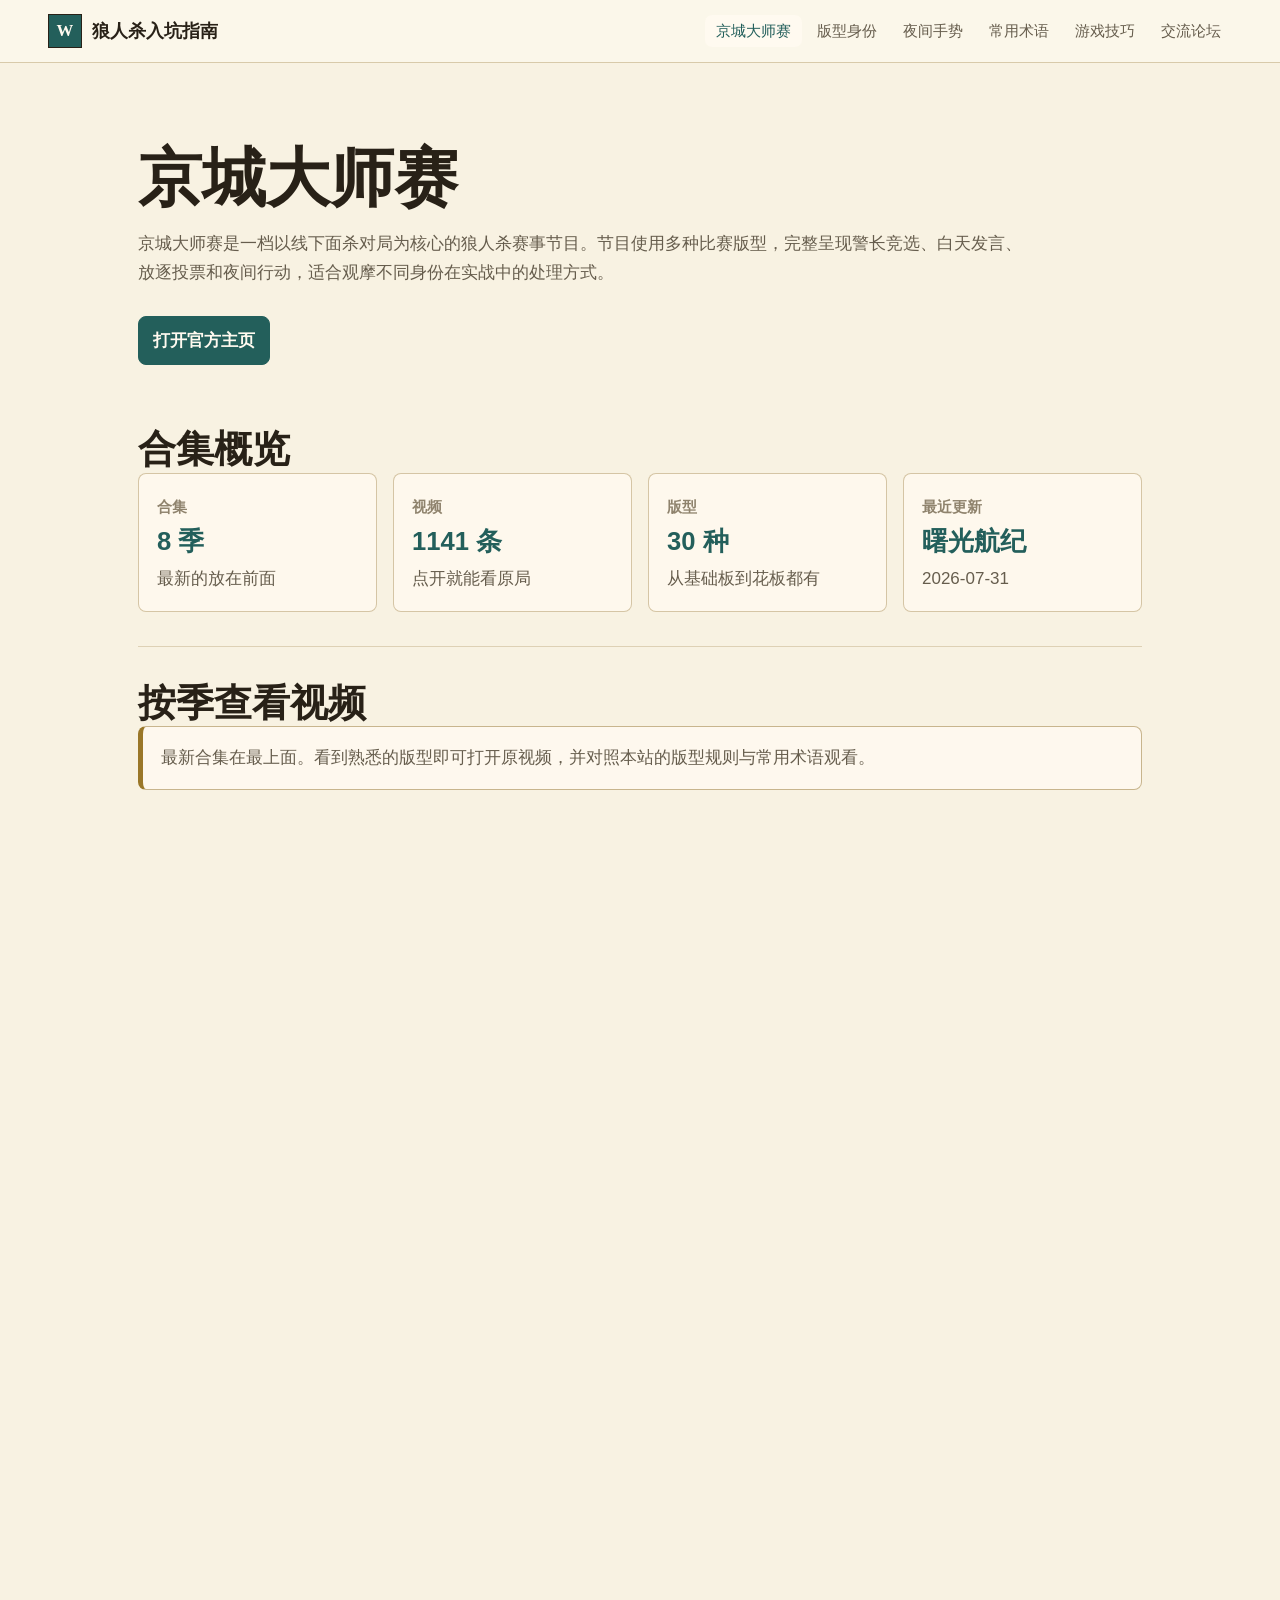
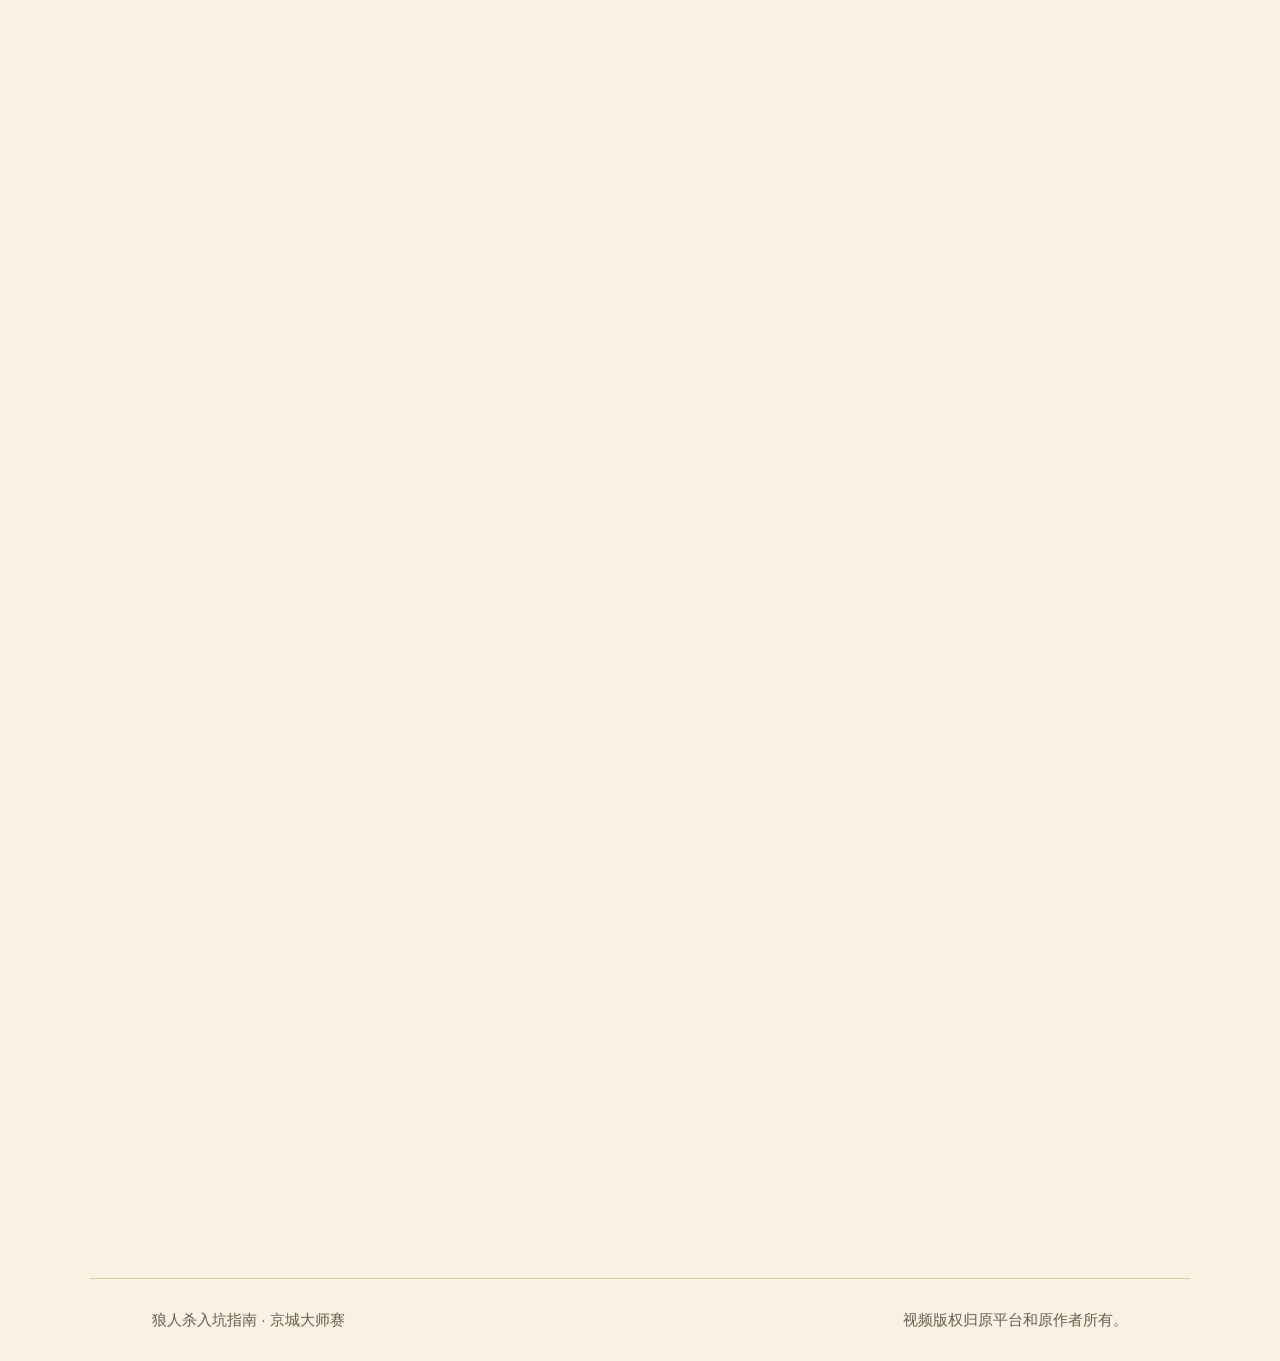
==== pages/classics.html @ 53336480 "更新京城大师赛、术语搜索与首页海报" ====
﻿<!doctype html>
<html lang="zh-CN">
  <head>
    <meta charset="utf-8" />
    <meta name="viewport" content="width=device-width, initial-scale=1" />
    <meta http-equiv="refresh" content="0; url=jcms.html" />
    <title>京城大师赛 | 狼人杀入坑指南</title>
    <link rel="stylesheet" href="../styles.css?v=20260803-guide20" />
  </head>
  <body>
    <main class="page-hero">
      <h1>京城大师赛</h1>
      <p>正在前往京城大师赛页面。</p>
      <p><a class="text-link-button primary" href="jcms.html">立即打开</a></p>
    </main>
  </body>
</html>
---- styles.css ----
﻿:root {
  color-scheme: light;
  --paper: #f8f2e2;
  --paper-soft: #fbf7ea;
  --surface: #fffaf0;
  --ink: #282117;
  --muted: #665d4d;
  --light: #8f836d;
  --line: #dfd1b3;
  --line-strong: #c8b58d;
  --teal: #235f5b;
  --wine: #78343a;
  --gold: #9a7728;
  --blue: #355674;
  --shadow: 0 18px 40px rgba(67, 52, 22, 0.1);
  --radius: 8px;
  --max: 1100px;
}

* {
  box-sizing: border-box;
}

html {
  scroll-behavior: smooth;
}

body {
  position: relative;
  margin: 0;
  background: var(--paper);
  color: var(--ink);
  font-family: "Microsoft YaHei", "PingFang SC", "Noto Sans CJK SC", Arial, sans-serif;
  font-size: 17px;
  line-height: 1.72;
  overflow-x: hidden;
}

body::before,
body::after {
  display: none;
  content: none;
}

.site-header,
main,
.site-footer {
  position: relative;
  z-index: 1;
}

a {
  color: inherit;
}

img {
  display: block;
  max-width: 100%;
}

button,
a {
  -webkit-tap-highlight-color: transparent;
}

.skip-link {
  position: fixed;
  left: 16px;
  top: 12px;
  z-index: 200;
  padding: 8px 12px;
  background: var(--ink);
  color: #fff;
  transform: translateY(-160%);
  transition: transform 160ms ease;
}

.skip-link:focus {
  transform: translateY(0);
}

.visually-hidden {
  position: absolute;
  width: 1px;
  height: 1px;
  padding: 0;
  margin: -1px;
  overflow: hidden;
  clip: rect(0, 0, 0, 0);
  white-space: nowrap;
  border: 0;
}

.site-header {
  position: sticky;
  top: 0;
  z-index: 100;
  display: flex;
  align-items: center;
  justify-content: space-between;
  gap: 20px;
  padding: 14px clamp(18px, 4vw, 48px);
  border-bottom: 1px solid rgba(200, 181, 141, 0.68);
  background: rgba(251, 247, 234, 0.94);
  backdrop-filter: blur(16px);
}

.brand {
  display: inline-flex;
  align-items: center;
  gap: 10px;
  min-width: max-content;
  color: var(--ink);
  font-family: "Noto Serif SC", "Songti SC", "SimSun", serif;
  font-size: 1.12rem;
  font-weight: 800;
  text-decoration: none;
}

.brand-mark {
  display: grid;
  width: 34px;
  height: 34px;
  place-items: center;
  border: 1px solid var(--ink);
  background: var(--teal);
  color: #fffaf0;
  font-family: Georgia, serif;
  font-size: 1.05rem;
  line-height: 1;
}

.site-nav {
  display: flex;
  align-items: center;
  justify-content: flex-end;
  gap: 4px;
  flex-wrap: wrap;
}

.site-nav a {
  padding: 7px 11px;
  border-radius: 7px;
  color: var(--muted);
  font-size: 0.96rem;
  line-height: 1.2;
  text-decoration: none;
}

.site-nav a:hover,
.site-nav a:focus-visible,
.site-nav a.is-active {
  background: var(--surface);
  color: var(--teal);
  outline: none;
}

.nav-toggle {
  display: none;
  width: 42px;
  height: 42px;
  border: 1px solid var(--line-strong);
  border-radius: 7px;
  background: var(--surface);
  cursor: pointer;
}

.nav-toggle span[aria-hidden="true"],
.nav-toggle::before,
.nav-toggle::after {
  display: block;
  width: 18px;
  height: 2px;
  margin: 4px auto;
  background: var(--ink);
  content: "";
}

h1,
h2,
h3 {
  margin: 0;
  font-family: "Noto Serif SC", "Songti SC", "SimSun", serif;
  line-height: 1.18;
  letter-spacing: 0;
}

h1 {
  font-size: clamp(2.6rem, 6vw, 5.6rem);
}

.hero h1 {
  white-space: nowrap;
  max-width: 100%;
  font-size: clamp(2.75rem, 4.2vw, 4.45rem);
}

h2 {
  font-size: clamp(1.65rem, 3vw, 2.7rem);
}

h3 {
  font-size: 1.22rem;
}

p {
  margin: 0;
}

.eyebrow,
.kicker {
  display: block;
  margin-bottom: 10px;
  color: var(--teal);
  font-size: 0.83rem;
  font-weight: 800;
}

.hero {
  display: grid;
  grid-template-columns: minmax(0, 1fr) minmax(360px, 0.9fr);
  gap: clamp(48px, 5vw, 72px);
  align-items: center;
  max-width: var(--max);
  margin: 0 auto;
  padding: clamp(52px, 8vw, 92px) clamp(18px, 4vw, 48px) clamp(42px, 6vw, 70px);
  text-align: left;
}

.hero-copy {
  max-width: 620px;
  min-width: 0;
}

.lead {
  margin-top: 18px;
  color: var(--muted);
  font-size: clamp(1.08rem, 1.8vw, 1.24rem);
}

.home-definition {
  font-size: 1.02rem;
  line-height: 1.9;
}

.home-definition strong {
  color: var(--ink);
  font-size: 1.12em;
}

.home-definition a,
.reference-line a {
  color: var(--teal);
  font-weight: 750;
  text-underline-offset: 3px;
}

.hero-actions,
.button-row {
  display: flex;
  flex-wrap: wrap;
  gap: 10px;
  margin-top: 28px;
}

.button,
.text-link-button,
.copy-button {
  display: inline-flex;
  align-items: center;
  justify-content: center;
  min-height: 42px;
  padding: 9px 14px;
  border: 1px solid var(--line-strong);
  border-radius: var(--radius);
  background: rgba(255, 250, 240, 0.76);
  color: var(--ink);
  font: inherit;
  font-weight: 750;
  text-decoration: none;
  cursor: pointer;
}

.button.primary,
.text-link-button.primary {
  border-color: var(--teal);
  background: var(--teal);
  color: #fffaf0;
}

.button:hover,
.text-link-button:hover,
.copy-button:hover,
.button:focus-visible,
.text-link-button:focus-visible,
.copy-button:focus-visible {
  border-color: var(--teal);
  color: var(--teal);
  outline: none;
}

.button.primary:hover,
.button.primary:focus-visible,
.text-link-button.primary:hover,
.text-link-button.primary:focus-visible {
  color: #fffaf0;
  transform: translateY(-1px);
  box-shadow: var(--shadow);
}

.hero-media {
  border: 1px solid var(--line-strong);
  border-radius: var(--radius);
  background: var(--surface);
  box-shadow: var(--shadow);
  width: 100%;
  margin: 0;
  padding: 12px;
}

.hero-media img {
  width: 100%;
  height: auto;
  object-fit: contain;
}

.home-cinematic {
  position: relative;
  width: 100%;
  height: clamp(560px, calc(100svh - 64px), 980px);
  overflow: hidden;
  background: #111719;
  box-shadow: inset 0 -1px 0 rgba(200, 181, 141, 0.62);
}

.home-poster-stage {
  position: absolute;
  inset: -10px;
  overflow: hidden;
  transform: translate3d(var(--poster-x, 0), var(--poster-y, 0), 0) scale(1.015);
  transition: transform 420ms ease-out;
}

.home-poster-image {
  width: 100%;
  height: 100%;
  max-width: none;
  object-fit: cover;
  object-position: center;
  animation: poster-alive 12s ease-in-out infinite alternate;
  filter: saturate(1.02) contrast(1.02);
}

.home-guide-intro {
  grid-template-columns: minmax(0, 1fr);
  gap: 0;
}

.home-guide-intro .hero-copy {
  max-width: 900px;
}

@keyframes poster-alive {
  0% {
    transform: scale(1);
    filter: saturate(1) contrast(1.02) brightness(0.98);
  }

  55% {
    transform: scale(1.012) translateY(-2px);
    filter: saturate(1.04) contrast(1.025) brightness(1.02);
  }

  100% {
    transform: scale(1.02) translateY(-4px);
    filter: saturate(1.02) contrast(1.03) brightness(1);
  }
}

.section,
.page-shell {
  width: min(100%, var(--max));
  margin-inline: auto;
  padding-inline: clamp(18px, 4vw, 48px);
}

.section {
  padding-block: clamp(48px, 7vw, 84px);
}

.section + .section {
  border-top: 1px solid rgba(200, 181, 141, 0.55);
}

.section-head {
  max-width: 840px;
  margin-bottom: 24px;
}

.section-head p,
.page-hero p,
.setup-panel-body > p {
  margin-top: 12px;
  color: var(--muted);
}

.reading-column {
  max-width: 920px;
}

.reading-column p {
  margin-top: 16px;
  color: var(--muted);
}

.reference-line {
  padding-top: 4px;
  font-size: 0.95rem;
}

.home-showcase {
  display: grid;
  width: min(100%, calc(var(--max) + 180px));
  grid-template-columns: repeat(2, minmax(0, 1fr));
  gap: clamp(18px, 3vw, 28px);
  padding-top: 0;
}

.home-showcase .media-card:first-child {
  grid-column: 1 / -1;
}

.home-showcase .media-card {
  padding: 12px;
}

.home-showcase .media-card img {
  width: 100%;
  aspect-ratio: 16 / 9;
  object-fit: contain;
  background: #fff6df;
}

.page-hero {
  width: min(100%, var(--max));
  margin-inline: auto;
  padding: clamp(48px, 7vw, 78px) clamp(18px, 4vw, 48px) 28px;
  text-align: left;
}

.page-hero h1 {
  font-size: clamp(2.15rem, 5vw, 4.2rem);
  max-width: 980px;
}

.page-hero p {
  max-width: 900px;
  font-size: 1.08rem;
}

.page-shell {
  padding-bottom: clamp(58px, 8vw, 96px);
}

.page-roles .page-shell {
  width: min(100%, 1280px);
}

.page-section {
  padding-block: 34px;
}

.page-section + .page-section {
  border-top: 1px solid rgba(200, 181, 141, 0.52);
}

.grid,
.two-column,
.three-column,
.four-column,
.stat-grid,
.portal-grid,
.role-mini-grid,
.gesture-grid {
  display: grid;
  gap: 16px;
}

.two-column {
  grid-template-columns: repeat(2, minmax(0, 1fr));
}

.three-column {
  grid-template-columns: repeat(3, minmax(0, 1fr));
}

.four-column,
.portal-grid,
.stat-grid {
  grid-template-columns: repeat(4, minmax(0, 1fr));
}

.portal-grid {
  grid-template-columns: repeat(3, minmax(0, 1fr));
}

.card,
.portal-card,
.info-card,
.tip-card,
.template-card,
.forum-card,
.stat-card,
.signal-card,
.role-mini-card {
  border: 1px solid rgba(200, 181, 141, 0.76);
  border-radius: var(--radius);
  background: rgba(255, 250, 240, 0.78);
}

.card,
.portal-card,
.info-card,
.tip-card,
.forum-card,
.stat-card,
.signal-card,
.role-mini-card {
  padding: 18px;
}

.portal-card {
  display: flex;
  gap: 14px;
  min-height: 150px;
  color: inherit;
  text-decoration: none;
}

.portal-card > span {
  display: grid;
  width: 38px;
  height: 38px;
  flex: 0 0 auto;
  place-items: center;
  border: 1px solid var(--teal);
  color: var(--teal);
  font-family: Georgia, serif;
  font-weight: 800;
}

.portal-card:hover,
.portal-card:focus-visible {
  border-color: var(--teal);
  box-shadow: 0 12px 30px rgba(67, 52, 22, 0.09);
  outline: none;
}

.card p,
.portal-card p,
.info-card p,
.tip-card p,
.template-card p,
.forum-card p,
.signal-card p,
.role-mini-card p,
.stat-card p {
  margin-top: 9px;
  color: var(--muted);
}

.accent-teal {
  border-top: 4px solid var(--teal);
}

.accent-wine {
  border-top: 4px solid var(--wine);
}

.accent-gold {
  border-top: 4px solid var(--gold);
}

.callout {
  padding: 16px 18px;
  border: 1px solid var(--line-strong);
  border-left: 5px solid var(--gold);
  border-radius: var(--radius);
  background: rgba(255, 250, 240, 0.86);
  color: var(--muted);
}

.callout strong {
  color: var(--ink);
}

.stat-card span {
  color: var(--light);
  font-size: 0.92rem;
  font-weight: 800;
}

.stat-card strong {
  display: block;
  margin-top: 6px;
  color: var(--teal);
  font-size: 1.6rem;
  line-height: 1.1;
}

.season-panel,
.setup-panel {
  border: 1px solid var(--line-strong);
  border-radius: var(--radius);
  background: rgba(255, 250, 240, 0.72);
}

.season-panel + .season-panel,
.setup-panel + .setup-panel {
  margin-top: 12px;
}

.season-panel summary,
.setup-panel summary {
  display: flex;
  align-items: center;
  justify-content: space-between;
  gap: 16px;
  min-height: 58px;
  padding: 13px 16px;
  cursor: pointer;
  font-weight: 800;
}

.season-panel summary small,
.setup-panel summary small {
  color: var(--muted);
  font-weight: 700;
}

.season-body,
.setup-panel-body {
  padding: 0 16px 18px;
}

.board-chip-row {
  display: flex;
  flex-wrap: wrap;
  gap: 8px;
  margin-bottom: 14px;
}

.board-chip,
.tag {
  display: inline-flex;
  align-items: center;
  min-height: 30px;
  padding: 4px 9px;
  border: 1px solid var(--line);
  border-radius: 999px;
  background: rgba(255, 255, 255, 0.48);
  color: var(--muted);
  font-size: 0.92rem;
  font-weight: 700;
}

.table-wrap {
  overflow-x: auto;
  border: 1px solid var(--line-strong);
  border-radius: var(--radius);
  background: rgba(255, 250, 240, 0.88);
}

table {
  width: 100%;
  min-width: 760px;
  border-collapse: collapse;
}

th,
td {
  padding: 11px 12px;
  border-bottom: 1px solid rgba(200, 181, 141, 0.62);
  text-align: left;
  vertical-align: top;
}

th {
  background: rgba(246, 239, 217, 0.84);
  color: var(--ink);
  font-size: 0.94rem;
}

td {
  color: var(--muted);
  font-size: 0.96rem;
}

td a {
  color: var(--teal);
  font-weight: 800;
  text-decoration: none;
}

tr:last-child td {
  border-bottom: 0;
}

.compact-table table {
  min-width: 680px;
}

.role-mini-grid {
  grid-template-columns: repeat(2, minmax(0, 1fr));
  grid-auto-rows: 430px;
  margin-top: 16px;
}

.identity-gallery {
  display: grid;
  grid-template-columns: repeat(6, minmax(0, 1fr));
  gap: 18px;
  margin-top: 18px;
}

.identity-gallery-card {
  position: relative;
  isolation: isolate;
  display: grid;
  aspect-ratio: 480 / 681;
  place-items: center;
  min-width: 0;
  margin: 0;
  padding: 5px;
  border: 1px solid rgba(200, 181, 141, 0.8);
  border-radius: 5px;
  background: rgba(255, 250, 240, 0.72);
  box-shadow: 0 10px 24px rgba(67, 52, 22, 0.08);
  cursor: zoom-in;
  transform: translateY(0) scale(1);
  transition: border-color 220ms ease, box-shadow 220ms ease, transform 220ms ease;
}

.identity-gallery-card::before {
  position: absolute;
  inset: -7px;
  z-index: -1;
  border-radius: 7px;
  background: radial-gradient(circle at 50% 45%, rgba(214, 177, 74, 0.24), transparent 68%);
  content: "";
  opacity: 0;
  transform: scale(0.86);
  transition: opacity 280ms ease, transform 3s ease;
}

.identity-gallery-card:hover,
.identity-gallery-card:focus-visible {
  z-index: 4;
  border-color: rgba(154, 119, 40, 0.9);
  box-shadow: 0 22px 42px rgba(67, 52, 22, 0.2), 0 0 0 3px rgba(154, 119, 40, 0.1);
  outline: none;
  transform: translateY(-7px) scale(1.045);
}

.identity-gallery-card:hover::before,
.identity-gallery-card:focus-visible::before {
  opacity: 1;
  transform: scale(1.12);
}

.identity-gallery-card img {
  display: block;
  width: 100%;
  height: 100%;
  object-fit: contain;
  transform-origin: 50% 55%;
  transition: filter 240ms ease, transform 220ms ease;
}

.identity-motion-wolf:hover img,
.identity-motion-wolf:focus-visible img {
  animation: identity-wolf-awaken 3s cubic-bezier(0.22, 0.72, 0.2, 1) both;
}

.identity-motion-mystic:hover img,
.identity-motion-mystic:focus-visible img {
  animation: identity-mystic-awaken 3s cubic-bezier(0.22, 0.72, 0.2, 1) both;
}

.identity-motion-martial:hover img,
.identity-motion-martial:focus-visible img {
  animation: identity-martial-awaken 3s cubic-bezier(0.22, 0.72, 0.2, 1) both;
}

.identity-motion-story:hover img,
.identity-motion-story:focus-visible img {
  animation: identity-story-awaken 3s cubic-bezier(0.22, 0.72, 0.2, 1) both;
}

@keyframes identity-wolf-awaken {
  0% { filter: brightness(1) saturate(1); transform: scale(1) rotate(0); }
  24% { filter: brightness(0.92) saturate(1.18) drop-shadow(0 0 7px rgba(120, 52, 58, 0.3)); transform: scale(1.035) rotate(-0.8deg); }
  56% { filter: brightness(1.08) saturate(1.26) drop-shadow(0 0 13px rgba(120, 52, 58, 0.42)); transform: scale(1.055) rotate(0.7deg); }
  100% { filter: brightness(1.03) saturate(1.12) drop-shadow(0 0 8px rgba(120, 52, 58, 0.28)); transform: scale(1.025) rotate(0); }
}

@keyframes identity-mystic-awaken {
  0% { filter: brightness(1) saturate(1); transform: translateY(0) scale(1); }
  32% { filter: brightness(1.08) saturate(1.1) drop-shadow(0 0 8px rgba(73, 86, 144, 0.32)); transform: translateY(-5px) scale(1.025); }
  66% { filter: brightness(1.12) saturate(1.16) drop-shadow(0 0 14px rgba(154, 119, 40, 0.34)); transform: translateY(-2px) scale(1.045); }
  100% { filter: brightness(1.05) saturate(1.08) drop-shadow(0 0 8px rgba(73, 86, 144, 0.24)); transform: translateY(0) scale(1.025); }
}

@keyframes identity-martial-awaken {
  0% { filter: contrast(1) brightness(1); transform: scale(1) rotate(0); }
  26% { filter: contrast(1.06) brightness(1.05); transform: scale(1.035) rotate(0.65deg); }
  44% { transform: scale(1.045) rotate(-0.45deg); }
  64% { filter: contrast(1.1) brightness(1.08) drop-shadow(0 0 10px rgba(35, 95, 91, 0.28)); transform: scale(1.055) rotate(0.2deg); }
  100% { filter: contrast(1.04) brightness(1.03); transform: scale(1.025) rotate(0); }
}

@keyframes identity-story-awaken {
  0% { filter: brightness(1); transform: translateY(0) scale(1) rotate(0); }
  38% { filter: brightness(1.08) saturate(1.08); transform: translateY(-4px) scale(1.035) rotate(-0.4deg); }
  72% { transform: translateY(-1px) scale(1.045) rotate(0.35deg); }
  100% { filter: brightness(1.04) saturate(1.04); transform: translateY(0) scale(1.025) rotate(0); }
}

.identity-dialog {
  width: min(540px, calc(100vw - 36px));
  max-width: none;
  max-height: calc(100vh - 36px);
  padding: 12px;
  overflow: visible;
  border: 1px solid rgba(200, 181, 141, 0.92);
  border-radius: 8px;
  background: rgba(255, 250, 240, 0.98);
  box-shadow: 0 30px 90px rgba(24, 18, 10, 0.42);
  color: var(--ink);
}

.identity-dialog::backdrop {
  background: rgba(24, 20, 15, 0.76);
  backdrop-filter: blur(7px);
}

.identity-dialog figure {
  display: grid;
  justify-items: center;
  gap: 8px;
  margin: 0;
}

.identity-dialog img {
  width: auto;
  max-width: 100%;
  height: auto;
  max-height: calc(100vh - 112px);
  object-fit: contain;
}

.identity-dialog figcaption {
  color: var(--muted);
  font-family: "Noto Serif SC", "Songti SC", "SimSun", serif;
  font-size: 1.05rem;
  font-weight: 800;
}

.identity-dialog-close {
  position: absolute;
  top: 8px;
  right: 8px;
  z-index: 2;
  display: grid;
  width: 38px;
  height: 38px;
  padding: 0;
  place-items: center;
  border: 1px solid rgba(200, 181, 141, 0.9);
  border-radius: 50%;
  background: rgba(255, 250, 240, 0.92);
  color: var(--ink);
  cursor: pointer;
  font-size: 1.65rem;
  line-height: 1;
}

.has-scroll-reveal [data-reveal] {
  opacity: 0;
  transform: translateY(18px);
  transition: opacity 640ms ease var(--reveal-delay, 0ms), transform 640ms cubic-bezier(0.2, 0.7, 0.2, 1) var(--reveal-delay, 0ms);
}

.has-scroll-reveal [data-reveal].is-revealed {
  opacity: 1;
  transform: translateY(0);
}

.pointer-halo {
  position: fixed;
  top: -17px;
  left: -17px;
  z-index: 180;
  width: 34px;
  height: 34px;
  border: 1px solid rgba(154, 119, 40, 0.52);
  border-radius: 50%;
  background: radial-gradient(circle, rgba(255, 241, 181, 0.14), transparent 66%);
  box-shadow: 0 0 16px rgba(154, 119, 40, 0.16);
  opacity: 0;
  pointer-events: none;
  transition: width 180ms ease, height 180ms ease, top 180ms ease, left 180ms ease, border-color 180ms ease, opacity 180ms ease;
}

.pointer-halo.is-visible {
  opacity: 1;
}

.pointer-halo.is-active {
  top: -24px;
  left: -24px;
  width: 48px;
  height: 48px;
  border-color: rgba(35, 95, 91, 0.62);
  background: radial-gradient(circle, rgba(35, 95, 91, 0.12), transparent 68%);
}

.scroll-progress {
  position: fixed;
  top: 0;
  right: 0;
  left: 0;
  z-index: 190;
  height: 3px;
  background: linear-gradient(90deg, var(--teal), #c69c39, var(--wine));
  box-shadow: 0 1px 8px rgba(154, 119, 40, 0.28);
  pointer-events: none;
  transform: scaleX(0);
  transform-origin: left center;
}

.role-mini-card {
  position: relative;
  isolation: isolate;
  width: 100%;
  height: 100%;
  min-height: 0;
  overflow: hidden;
  background: #fffaf0;
}

.role-mini-card-art {
  position: absolute;
  top: 14px;
  right: 14px;
  bottom: 14px;
  z-index: 0;
  width: 46%;
  height: calc(100% - 28px);
  object-fit: contain;
  object-position: center;
  opacity: 0.62;
  pointer-events: none;
  transition: opacity 260ms ease;
}

.role-mini-card:hover .role-mini-card-art {
  opacity: 0.72;
}

.role-mini-card::after {
  position: absolute;
  inset: 0;
  z-index: 1;
  background: linear-gradient(90deg, rgba(255, 250, 240, 0.98) 0%, rgba(255, 250, 240, 0.9) 50%, rgba(255, 250, 240, 0.22) 100%);
  content: "";
}

.role-mini-card > :not(.role-mini-card-art) {
  position: relative;
  z-index: 2;
}

.gesture-grid {
  grid-template-columns: repeat(4, minmax(0, 1fr));
}

.role-mini-card span {
  color: var(--teal);
  font-size: 0.88rem;
  font-weight: 800;
}

.role-mini-card h3 {
  margin-top: 5px;
}

.setup-camp-list {
  display: flex;
  flex-wrap: wrap;
  gap: 8px;
  margin-top: 12px;
}

.setup-note {
  margin-top: 14px;
  color: var(--muted);
}

.role-mini-card strong {
  color: var(--ink);
}

.gesture-card {
  min-height: 220px;
  padding: 16px;
  border: 1px solid rgba(200, 181, 141, 0.76);
  border-radius: var(--radius);
  background: rgba(255, 250, 240, 0.8);
}

.gesture-thumb {
  display: grid;
  width: 64px;
  height: 64px;
  place-items: center;
  margin-bottom: 12px;
  border: 1px solid var(--line-strong);
  border-radius: 50%;
  background: linear-gradient(180deg, #fffdf6, #f4e6c6);
  color: var(--teal);
  font-family: "Noto Serif SC", "Songti SC", "SimSun", serif;
  font-size: 1.45rem;
  font-weight: 900;
  line-height: 1;
  box-shadow: inset 0 -8px 18px rgba(154, 119, 40, 0.12);
}

.gesture-thumb.down {
  position: relative;
}

.gesture-thumb.down::after {
  position: absolute;
  right: -2px;
  bottom: -6px;
  color: var(--wine);
  content: "↓";
  font-family: Arial, sans-serif;
  font-size: 1rem;
}

.gesture-card p {
  margin-top: 8px;
  color: var(--muted);
}

.media-card {
  border: 1px solid var(--line-strong);
  border-radius: var(--radius);
  background: var(--surface);
  padding: 10px;
}

.media-card img {
  width: 100%;
  height: auto;
  object-fit: contain;
}

.page-visual img {
  width: 100%;
  height: auto;
  object-fit: contain;
}

.signal-image img {
  aspect-ratio: auto;
  object-fit: contain;
  background: #fff6df;
}

.signals-detail {
  display: block;
}

.glossary-nav {
  position: sticky;
  top: 74px;
  z-index: 20;
  display: flex;
  flex-wrap: wrap;
  gap: 8px;
  padding: 12px 0 18px;
  border-bottom: 1px solid rgba(200, 181, 141, 0.62);
  background: rgba(246, 239, 217, 0.95);
  backdrop-filter: blur(12px);
}

.glossary-nav a {
  padding: 7px 11px;
  border: 1px solid var(--line-strong);
  border-radius: 7px;
  background: rgba(255, 250, 240, 0.86);
  color: var(--teal);
  font-size: 0.94rem;
  font-weight: 800;
  line-height: 1.2;
  text-decoration: none;
}

.glossary-section {
  scroll-margin-top: 140px;
}

.glossary-search {
  max-width: 760px;
  margin-bottom: 24px;
}

.glossary-search label {
  display: block;
  margin-bottom: 8px;
  color: var(--ink);
  font-weight: 800;
}

.glossary-search-row {
  display: flex;
  align-items: center;
  gap: 14px;
}

.glossary-search input {
  min-width: 0;
  flex: 1;
  min-height: 48px;
  padding: 10px 14px;
  border: 1px solid var(--line-strong);
  border-radius: var(--radius);
  background: rgba(255, 250, 240, 0.86);
  color: var(--ink);
  font: inherit;
  box-shadow: 0 8px 20px rgba(67, 52, 22, 0.05);
}

.glossary-search input:focus {
  border-color: var(--teal);
  outline: 3px solid rgba(35, 95, 91, 0.14);
}

#glossary-count {
  min-width: 86px;
  color: var(--muted);
  font-size: 0.94rem;
  text-align: right;
}

.glossary-empty {
  padding: 20px 0;
  color: var(--muted);
}

.glossary-list {
  display: grid;
  grid-template-columns: repeat(2, minmax(0, 1fr));
  gap: 0 28px;
  margin: 20px 0 0;
}

.glossary-list > div {
  display: grid;
  grid-template-columns: minmax(112px, 0.38fr) minmax(0, 1fr);
  gap: 16px;
  align-content: start;
  padding: 13px 0;
  border-top: 1px solid rgba(200, 181, 141, 0.58);
}

.glossary-list dt {
  color: var(--teal);
  font-weight: 850;
}

.glossary-list dd {
  margin: 0;
  color: var(--muted);
}

.template-card {
  overflow: hidden;
}

.template-head {
  padding: 16px 16px 0;
}

.template-box {
  margin-top: 12px;
  padding: 14px 16px;
  border-block: 1px solid rgba(200, 181, 141, 0.62);
  background: rgba(255, 255, 255, 0.46);
  color: var(--ink);
  font-size: 0.98rem;
  line-height: 1.65;
  white-space: pre-wrap;
}

.template-card .copy-button,
.copy-wrap .copy-button {
  margin: 14px 16px 16px;
}

.copy-wrap {
  border: 1px solid var(--line-strong);
  border-radius: var(--radius);
  background: rgba(255, 250, 240, 0.78);
}

.mini-meta {
  display: flex;
  flex-wrap: wrap;
  gap: 8px;
  margin-bottom: 8px;
}

.mini-meta span {
  color: var(--teal);
  font-size: 0.88rem;
  font-weight: 800;
}

.flow-list {
  display: grid;
  gap: 12px;
}

.flow-step {
  display: grid;
  grid-template-columns: 150px minmax(0, 1fr);
  gap: 18px;
  padding: 16px 0;
  border-bottom: 1px solid rgba(200, 181, 141, 0.56);
}

.flow-step:last-child {
  border-bottom: 0;
}

.flow-step h3 {
  color: var(--teal);
}

.flow-step p,
li {
  color: var(--muted);
}

ul {
  margin: 10px 0 0;
  padding-left: 1.15rem;
}

.site-footer {
  display: flex;
  justify-content: space-between;
  gap: 16px;
  width: min(100%, var(--max));
  margin-inline: auto;
  padding: 28px clamp(30px, 5vw, 62px);
  border-top: 1px solid rgba(200, 181, 141, 0.68);
  color: var(--muted);
  font-size: 0.95rem;
}

.is-filtered-out,
[hidden] {
  display: none !important;
}

@media (min-width: 1440px) {
  .page-roles .page-shell {
    width: min(1280px, calc(100vw - 96px));
  }
}

@media (max-width: 1120px) {
  .hero {
    grid-template-columns: 1fr;
    gap: 28px;
    text-align: left;
  }

  .hero-copy {
    max-width: none;
  }

  .two-column,
  .three-column,
  .four-column,
  .portal-grid,
  .stat-grid,
  .role-mini-grid,
  .gesture-grid,
  .home-showcase,
  .glossary-list {
    grid-template-columns: repeat(2, minmax(0, 1fr));
  }

  .identity-gallery {
    grid-template-columns: repeat(4, minmax(0, 1fr));
  }

  .flow-step {
    grid-template-columns: 1fr;
    gap: 6px;
  }
}

@media (max-width: 760px) {
  body {
    font-size: 16px;
  }

  .site-header {
    align-items: flex-start;
  }

  .nav-toggle {
    display: block;
  }

  .site-nav {
    position: absolute;
    left: 0;
    right: 0;
    top: 63px;
    display: none;
    flex-direction: column;
    align-items: stretch;
    padding: 10px 18px 16px;
    border-bottom: 1px solid var(--line-strong);
    background: rgba(251, 247, 234, 0.98);
  }

  .site-nav.is-open {
    display: flex;
  }

  .site-nav a {
    padding: 11px 10px;
  }

  .hero {
    padding-top: 42px;
  }

  .home-cinematic {
    height: auto;
    aspect-ratio: 16 / 9;
  }

  .home-poster-stage {
    inset: 0;
    transform: none;
  }

  .home-poster-image {
    object-fit: contain;
  }

  .hero h1 {
    font-size: clamp(2.15rem, 11vw, 3.25rem);
  }

  .hero-media,
  .home-showcase .media-card {
    padding: 8px;
  }

  .two-column,
  .three-column,
  .four-column,
  .portal-grid,
  .stat-grid,
  .role-mini-grid,
  .gesture-grid,
  .home-showcase,
  .glossary-list {
    grid-template-columns: 1fr;
  }

  .identity-gallery {
    grid-template-columns: repeat(2, minmax(0, 1fr));
    gap: 12px;
  }

  .role-mini-grid {
    grid-auto-rows: 520px;
  }

  .glossary-list > div {
    grid-template-columns: minmax(104px, 0.34fr) minmax(0, 1fr);
  }

  .glossary-search-row {
    align-items: stretch;
    flex-direction: column;
    gap: 8px;
  }

  #glossary-count {
    min-width: 0;
    text-align: left;
  }

  .glossary-nav {
    top: 62px;
    overflow-x: auto;
    flex-wrap: nowrap;
  }

  .glossary-nav a {
    flex: 0 0 auto;
  }

  .site-footer {
    display: block;
  }

  .site-footer p + p {
    margin-top: 6px;
  }
}

@media (prefers-reduced-motion: reduce) {
  html {
    scroll-behavior: auto;
  }

  .identity-gallery-card,
  .identity-gallery-card::before,
  .identity-gallery-card img,
  .home-poster-stage,
  .home-poster-image,
  .has-scroll-reveal [data-reveal] {
    animation: none !important;
    transition: none !important;
  }

  .has-scroll-reveal [data-reveal] {
    opacity: 1;
    transform: none;
  }

  .pointer-halo {
    display: none;
  }
}
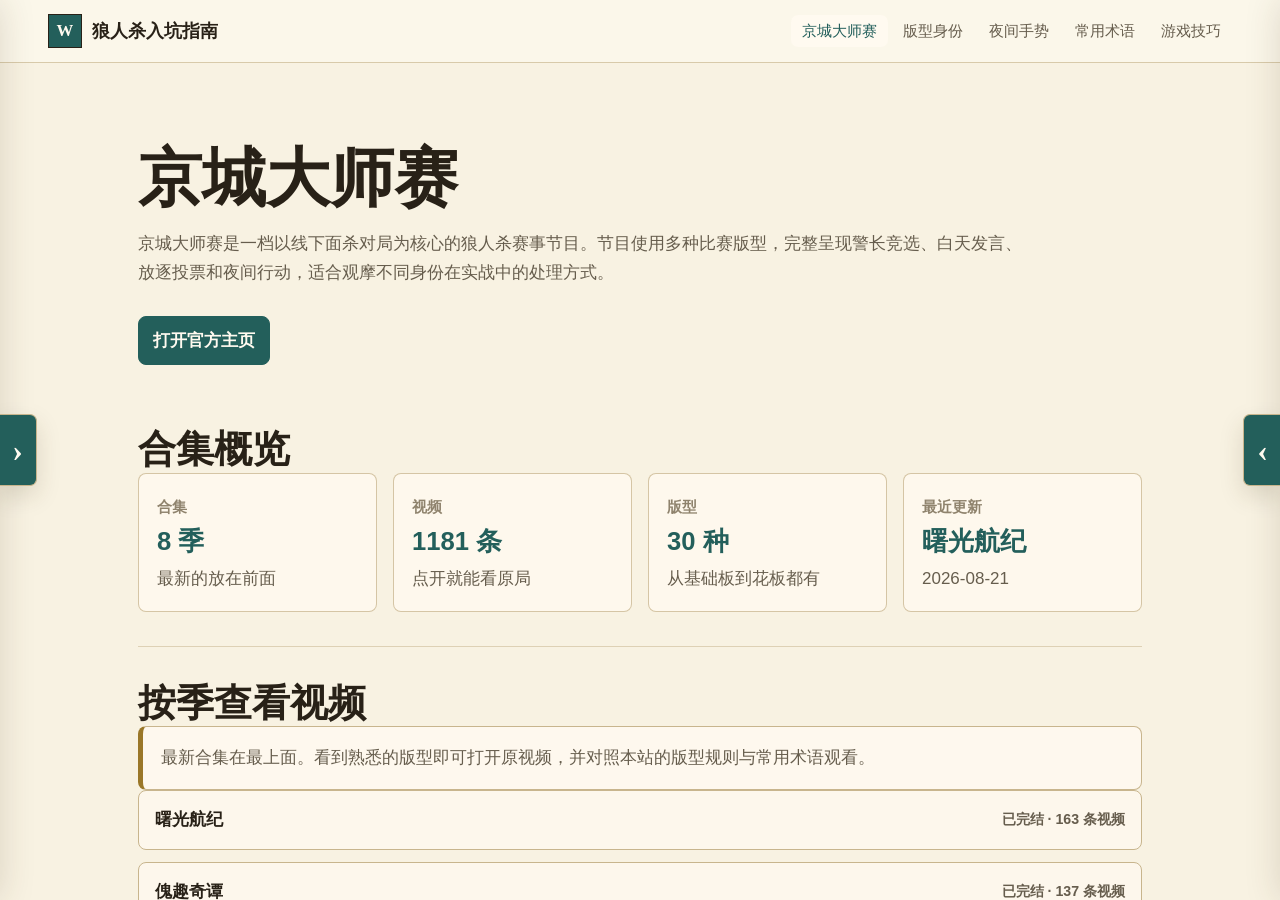
==== commit 5b02b46c: "更新网站内容、赛事数据与侧边菜单" ====
--- a/pages/classics.html
+++ b/pages/classics.html
@@ -5,7 +5,7 @@
     <meta name="viewport" content="width=device-width, initial-scale=1" />
     <meta http-equiv="refresh" content="0; url=jcms.html" />
     <title>京城大师赛 | 狼人杀入坑指南</title>
-    <link rel="stylesheet" href="../styles.css?v=20260803-guide20" />
+    <link rel="stylesheet" href="../styles.css?v=20260825-guide24" />
   </head>
   <body>
     <main class="page-hero">
@@ -13,6 +13,7 @@
       <p>正在前往京城大师赛页面。</p>
       <p><a class="text-link-button primary" href="jcms.html">立即打开</a></p>
     </main>
+    <script src="../script.js?v=20260825-guide24"></script>
   </body>
 </html>
 
--- a/styles.css
+++ b/styles.css
@@ -47,6 +47,194 @@
 .site-footer {
   position: relative;
   z-index: 1;
+  transition: margin 240ms ease;
+}
+
+.side-drawer {
+  --drawer-width: min(340px, 28vw);
+  position: fixed;
+  z-index: 160;
+  top: 0;
+  bottom: 0;
+  width: var(--drawer-width);
+  border-color: var(--line-strong);
+  background: rgba(251, 247, 234, 0.98);
+  box-shadow: 0 0 34px rgba(67, 52, 22, 0.16);
+  backdrop-filter: blur(18px);
+  transition: transform 240ms ease;
+}
+
+.side-drawer-left {
+  left: 0;
+  border-right: 1px solid var(--line-strong);
+  transform: translateX(-100%);
+}
+
+.side-drawer-right {
+  right: 0;
+  border-left: 1px solid var(--line-strong);
+  transform: translateX(100%);
+}
+
+.side-drawer.is-open {
+  transform: translateX(0);
+}
+
+.side-drawer-handle {
+  position: absolute;
+  top: 46%;
+  display: grid;
+  width: 38px;
+  height: 72px;
+  place-items: center;
+  padding: 0;
+  border: 1px solid var(--line-strong);
+  background: var(--teal);
+  color: #fffaf0;
+  box-shadow: 0 10px 24px rgba(67, 52, 22, 0.15);
+  font: 700 2rem/1 Georgia, serif;
+  cursor: pointer;
+  transition: opacity 120ms ease, visibility 120ms ease, background 160ms ease;
+}
+
+.side-drawer-left .side-drawer-handle {
+  right: -38px;
+  border-left: 0;
+  border-radius: 0 7px 7px 0;
+}
+
+.side-drawer-right .side-drawer-handle {
+  left: -38px;
+  border-right: 0;
+  border-radius: 7px 0 0 7px;
+}
+
+.side-drawer.is-open .side-drawer-handle {
+  opacity: 0;
+}
+
+.side-drawer-handle:hover,
+.side-drawer-handle:focus-visible {
+  background: var(--wine);
+  outline: 2px solid #fffaf0;
+  outline-offset: -4px;
+}
+
+.side-drawer-scroll {
+  height: 100%;
+  overflow-y: auto;
+  overscroll-behavior: contain;
+  scrollbar-color: var(--line-strong) transparent;
+  padding: 28px 24px 48px;
+}
+
+.drawer-section + .drawer-section {
+  margin-top: 28px;
+  padding-top: 24px;
+  border-top: 1px solid var(--line);
+}
+
+.drawer-kicker {
+  margin-bottom: 5px;
+  color: var(--wine);
+  font-size: 0.76rem;
+  font-weight: 850;
+}
+
+.drawer-section h2 {
+  font-size: 1.42rem;
+}
+
+.drawer-links {
+  display: grid;
+  gap: 10px;
+  margin-top: 16px;
+}
+
+.drawer-links a,
+.drawer-links p {
+  overflow-wrap: anywhere;
+}
+
+.drawer-links a {
+  color: var(--teal);
+  font-weight: 750;
+  text-underline-offset: 3px;
+}
+
+.drawer-welcome,
+.drawer-note {
+  margin-top: 14px;
+  color: var(--muted);
+  font-size: 0.9rem;
+}
+
+.drawer-gallery {
+  display: grid;
+  grid-template-columns: repeat(3, minmax(0, 1fr));
+  gap: 7px;
+  margin-top: 15px;
+}
+
+.drawer-gallery div {
+  display: grid;
+  min-width: 0;
+  aspect-ratio: 4 / 5;
+  place-items: center;
+  align-content: center;
+  gap: 7px;
+  border: 1px solid var(--line-strong);
+  border-radius: 5px;
+  background: var(--surface);
+  color: var(--teal);
+  text-align: center;
+}
+
+.drawer-gallery span {
+  font-size: 1.35rem;
+}
+
+.drawer-gallery small {
+  color: var(--muted);
+  font-size: 0.7rem;
+}
+
+.drawer-changelog {
+  display: grid;
+  gap: 16px;
+  margin: 16px 0 0;
+  padding: 0;
+  list-style: none;
+}
+
+.drawer-changelog li {
+  padding-left: 12px;
+  border-left: 2px solid var(--gold);
+}
+
+.drawer-changelog time {
+  color: var(--teal);
+  font-size: 0.82rem;
+  font-weight: 800;
+}
+
+.drawer-changelog p {
+  margin-top: 3px;
+  color: var(--muted);
+  font-size: 0.86rem;
+  line-height: 1.62;
+}
+
+body.drawer-left-open > .site-header,
+body.drawer-left-open > main,
+body.drawer-left-open > .site-footer {
+  margin-left: min(340px, 28vw);
+}
+
+body.drawer-right-open > .site-header,
+body.drawer-right-open > main,
+body.drawer-right-open > .site-footer {
+  margin-right: min(340px, 28vw);
 }
 
 a {
@@ -326,55 +514,131 @@
 
 .home-cinematic {
   position: relative;
+  width: min(920px, calc(100% - clamp(36px, 8vw, 96px)));
+  margin: clamp(32px, 5vw, 58px) auto 0;
+}
+
+.home-video-stage {
+  position: relative;
+  overflow: hidden;
+  border: 1px solid var(--line-strong);
+  border-radius: var(--radius);
+  background: #111719;
+  box-shadow: var(--shadow);
+}
+
+.home-poster-video {
+  display: block;
   width: 100%;
-  height: clamp(560px, calc(100svh - 64px), 980px);
-  overflow: hidden;
+  height: auto;
+  max-height: none;
   background: #111719;
-  box-shadow: inset 0 -1px 0 rgba(200, 181, 141, 0.62);
-}
-
-.home-poster-stage {
+}
+
+.video-controls {
   position: absolute;
-  inset: -10px;
-  overflow: hidden;
-  transform: translate3d(var(--poster-x, 0), var(--poster-y, 0), 0) scale(1.015);
-  transition: transform 420ms ease-out;
-}
-
-.home-poster-image {
+  z-index: 2;
+  left: 0;
+  right: 0;
+  bottom: 0;
+  display: grid;
+  grid-template-columns: 40px minmax(90px, 1fr) auto 40px minmax(60px, 110px) 48px 40px;
+  gap: 8px;
+  align-items: center;
+  padding: 12px 14px;
+  background: rgba(17, 23, 25, 0.9);
+  color: #fffaf0;
+  opacity: 0;
+  transform: translateY(100%);
+  transition: opacity 180ms ease, transform 180ms ease;
+}
+
+.home-video-stage:hover .video-controls,
+.home-video-stage:focus-within .video-controls {
+  opacity: 1;
+  transform: translateY(0);
+}
+
+.video-control-button,
+.video-speed {
+  display: inline-grid;
+  place-items: center;
+  min-width: 36px;
+  height: 36px;
+  padding: 0 6px;
+  border: 0;
+  border-radius: 4px;
+  background: transparent;
+  color: inherit;
+  font: inherit;
+  font-weight: 800;
+  cursor: pointer;
+}
+
+.video-control-button:hover,
+.video-control-button:focus-visible,
+.video-speed:hover,
+.video-speed:focus-visible {
+  background: rgba(255, 255, 255, 0.14);
+  outline: 2px solid rgba(255, 250, 240, 0.72);
+  outline-offset: 1px;
+}
+
+.video-progress,
+.video-volume {
   width: 100%;
-  height: 100%;
-  max-width: none;
-  object-fit: cover;
-  object-position: center;
-  animation: poster-alive 12s ease-in-out infinite alternate;
-  filter: saturate(1.02) contrast(1.02);
+  height: 5px;
+  margin: 0;
+  border-radius: 999px;
+  background: linear-gradient(to right, #d6a73c var(--video-progress, 0%), rgba(255, 255, 255, 0.34) var(--video-progress, 0%));
+  appearance: none;
+  cursor: pointer;
+}
+
+.video-volume {
+  background: linear-gradient(to right, #d6a73c var(--video-volume, 0%), rgba(255, 255, 255, 0.34) var(--video-volume, 0%));
+}
+
+.video-progress::-webkit-slider-thumb,
+.video-volume::-webkit-slider-thumb {
+  width: 14px;
+  height: 14px;
+  border: 0;
+  border-radius: 50%;
+  background: #fffaf0;
+  appearance: none;
+}
+
+.video-progress::-moz-range-thumb,
+.video-volume::-moz-range-thumb {
+  width: 14px;
+  height: 14px;
+  border: 0;
+  border-radius: 50%;
+  background: #fffaf0;
+}
+
+.video-time {
+  min-width: 92px;
+  font-size: 0.86rem;
+  font-variant-numeric: tabular-nums;
+  white-space: nowrap;
 }
 
 .home-guide-intro {
   grid-template-columns: minmax(0, 1fr);
   gap: 0;
+  width: min(920px, calc(100% - clamp(36px, 8vw, 96px)));
+  padding-inline: 0;
 }
 
 .home-guide-intro .hero-copy {
-  max-width: 900px;
-}
-
-@keyframes poster-alive {
-  0% {
-    transform: scale(1);
-    filter: saturate(1) contrast(1.02) brightness(0.98);
-  }
-
-  55% {
-    transform: scale(1.012) translateY(-2px);
-    filter: saturate(1.04) contrast(1.025) brightness(1.02);
-  }
-
-  100% {
-    transform: scale(1.02) translateY(-4px);
-    filter: saturate(1.02) contrast(1.03) brightness(1);
-  }
+  width: 100%;
+  max-width: none;
+}
+
+.home-introduction .reading-column {
+  margin-inline: auto;
 }
 
 .section,
@@ -1235,6 +1499,10 @@
   gap: 12px;
 }
 
+.compact-flow-list {
+  margin-top: 16px;
+}
+
 .flow-step {
   display: grid;
   grid-template-columns: 150px minmax(0, 1fr);
@@ -1356,17 +1624,22 @@
   }
 
   .home-cinematic {
-    height: auto;
-    aspect-ratio: 16 / 9;
-  }
-
-  .home-poster-stage {
-    inset: 0;
-    transform: none;
-  }
-
-  .home-poster-image {
-    object-fit: contain;
+    margin-top: 24px;
+  }
+
+  .video-controls {
+    grid-template-columns: 36px minmax(80px, 1fr) auto 36px 42px 36px;
+    gap: 4px;
+    padding: 8px;
+  }
+
+  .video-volume {
+    display: none;
+  }
+
+  .video-time {
+    min-width: 78px;
+    font-size: 0.76rem;
   }
 
   .hero h1 {
@@ -1433,6 +1706,22 @@
   }
 }
 
+@media (max-width: 900px), (hover: none) {
+  .side-drawer {
+    display: none;
+  }
+
+  body.drawer-left-open > .site-header,
+  body.drawer-left-open > main,
+  body.drawer-left-open > .site-footer,
+  body.drawer-right-open > .site-header,
+  body.drawer-right-open > main,
+  body.drawer-right-open > .site-footer {
+    margin-right: 0;
+    margin-left: 0;
+  }
+}
+
 @media (prefers-reduced-motion: reduce) {
   html {
     scroll-behavior: auto;
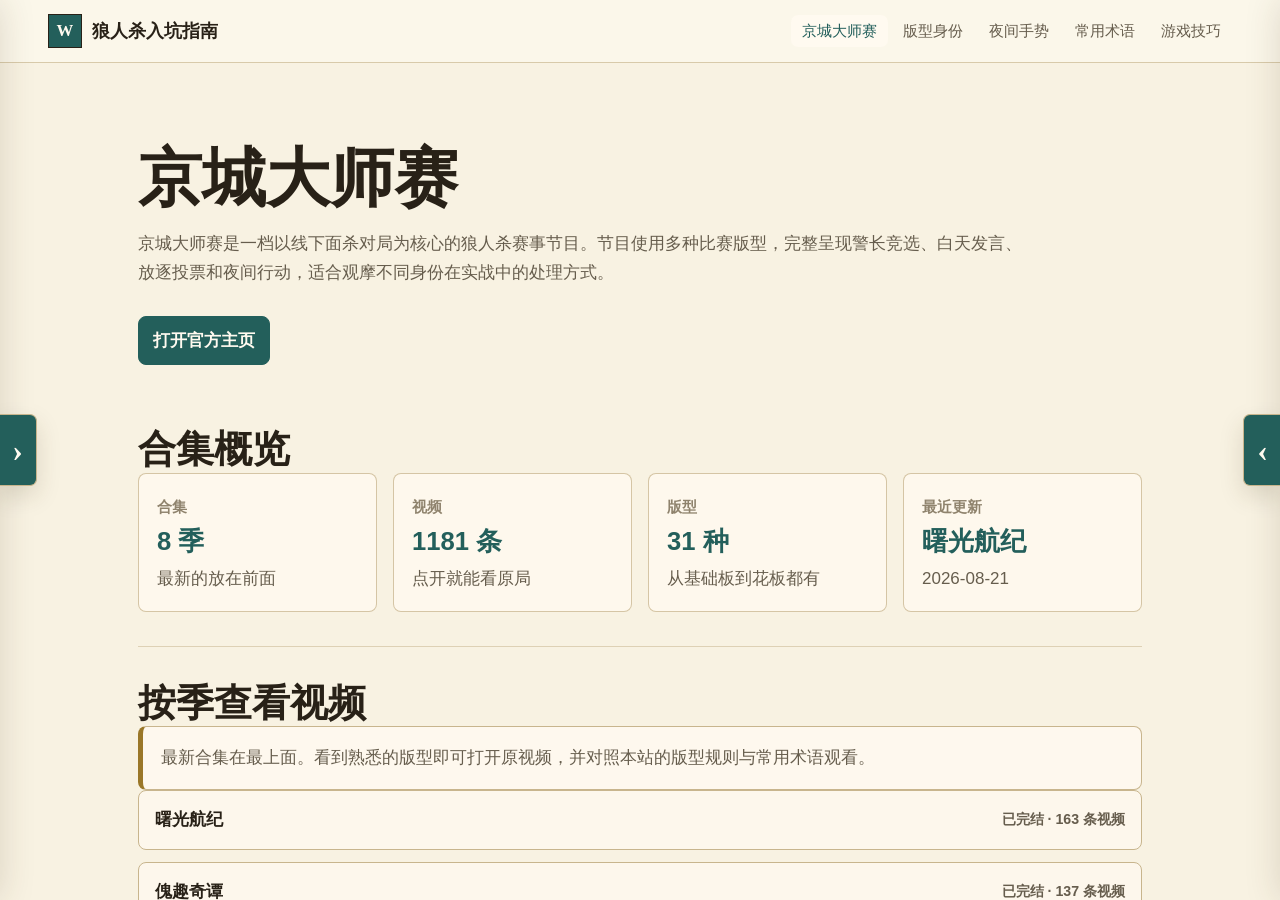
==== commit 091282b9: "更新首页双行身份滚动海报" ====
--- a/pages/classics.html
+++ b/pages/classics.html
@@ -5,7 +5,7 @@
     <meta name="viewport" content="width=device-width, initial-scale=1" />
     <meta http-equiv="refresh" content="0; url=jcms.html" />
     <title>京城大师赛 | 狼人杀入坑指南</title>
-    <link rel="stylesheet" href="../styles.css?v=20260825-guide24" />
+    <link rel="stylesheet" href="../styles.css?v=20260829-guide26" />
   </head>
   <body>
     <main class="page-hero">
@@ -13,7 +13,7 @@
       <p>正在前往京城大师赛页面。</p>
       <p><a class="text-link-button primary" href="jcms.html">立即打开</a></p>
     </main>
-    <script src="../script.js?v=20260825-guide24"></script>
+    <script src="../script.js?v=20260829-guide26"></script>
   </body>
 </html>
 
--- a/styles.css
+++ b/styles.css
@@ -513,128 +513,113 @@
 }
 
 .home-cinematic {
+  width: 100%;
+  max-width: none;
+  margin: clamp(24px, 4vw, 46px) 0 0;
+  padding: clamp(16px, 2.5vw, 30px) 0;
+  overflow: hidden;
+  border-top: 1px solid rgba(200, 181, 141, 0.72);
+  border-bottom: 1px solid rgba(200, 181, 141, 0.72);
+  background: var(--paper-soft);
+}
+
+.identity-marquee-poster {
+  display: grid;
+  gap: clamp(6px, 1vw, 14px);
+  width: 100%;
+  overflow: hidden;
+  perspective: 1200px;
+}
+
+.identity-marquee-row {
   position: relative;
-  width: min(920px, calc(100% - clamp(36px, 8vw, 96px)));
-  margin: clamp(32px, 5vw, 58px) auto 0;
-}
-
-.home-video-stage {
+  width: 100%;
+  padding: clamp(10px, 1.5vw, 18px) 0;
+  overflow: hidden;
+  -webkit-mask-image: linear-gradient(to right, transparent 0, #000 6%, #000 94%, transparent 100%);
+  mask-image: linear-gradient(to right, transparent 0, #000 6%, #000 94%, transparent 100%);
+}
+
+.identity-marquee-track {
+  display: flex;
+  width: max-content;
+  will-change: transform;
+  animation: identity-marquee-left 92s linear infinite;
+}
+
+.identity-marquee-row-right .identity-marquee-track {
+  animation-name: identity-marquee-right;
+}
+
+.identity-marquee-row.is-paused .identity-marquee-track {
+  animation-play-state: paused;
+}
+
+.identity-marquee-group {
+  display: flex;
+  flex: 0 0 auto;
+  gap: clamp(10px, 1.1vw, 16px);
+  align-items: center;
+  padding-right: clamp(10px, 1.1vw, 16px);
+}
+
+.identity-marquee-card {
   position: relative;
-  overflow: hidden;
-  border: 1px solid var(--line-strong);
-  border-radius: var(--radius);
-  background: #111719;
-  box-shadow: var(--shadow);
-}
-
-.home-poster-video {
+  isolation: isolate;
+  display: block;
+  flex: 0 0 clamp(112px, 10.4vw, 164px);
+  width: clamp(112px, 10.4vw, 164px);
+  aspect-ratio: 480 / 681;
+  padding: 0;
+  border: 0;
+  background: transparent;
+  opacity: 1;
+  transform-origin: center;
+  transform-style: preserve-3d;
+  cursor: zoom-in;
+  will-change: transform, opacity;
+}
+
+.identity-marquee-card-inner {
   display: block;
   width: 100%;
-  height: auto;
-  max-height: none;
-  background: #111719;
-}
-
-.video-controls {
-  position: absolute;
-  z-index: 2;
-  left: 0;
-  right: 0;
-  bottom: 0;
-  display: grid;
-  grid-template-columns: 40px minmax(90px, 1fr) auto 40px minmax(60px, 110px) 48px 40px;
-  gap: 8px;
-  align-items: center;
-  padding: 12px 14px;
-  background: rgba(17, 23, 25, 0.9);
-  color: #fffaf0;
-  opacity: 0;
-  transform: translateY(100%);
-  transition: opacity 180ms ease, transform 180ms ease;
-}
-
-.home-video-stage:hover .video-controls,
-.home-video-stage:focus-within .video-controls {
-  opacity: 1;
-  transform: translateY(0);
-}
-
-.video-control-button,
-.video-speed {
-  display: inline-grid;
-  place-items: center;
-  min-width: 36px;
-  height: 36px;
-  padding: 0 6px;
-  border: 0;
-  border-radius: 4px;
-  background: transparent;
-  color: inherit;
-  font: inherit;
-  font-weight: 800;
-  cursor: pointer;
-}
-
-.video-control-button:hover,
-.video-control-button:focus-visible,
-.video-speed:hover,
-.video-speed:focus-visible {
-  background: rgba(255, 255, 255, 0.14);
-  outline: 2px solid rgba(255, 250, 240, 0.72);
-  outline-offset: 1px;
-}
-
-.video-progress,
-.video-volume {
+  height: 100%;
+  transition: transform 260ms cubic-bezier(0.2, 0.75, 0.25, 1), filter 260ms ease;
+}
+
+.identity-marquee-card img {
+  display: block;
   width: 100%;
-  height: 5px;
-  margin: 0;
-  border-radius: 999px;
-  background: linear-gradient(to right, #d6a73c var(--video-progress, 0%), rgba(255, 255, 255, 0.34) var(--video-progress, 0%));
-  appearance: none;
-  cursor: pointer;
-}
-
-.video-volume {
-  background: linear-gradient(to right, #d6a73c var(--video-volume, 0%), rgba(255, 255, 255, 0.34) var(--video-volume, 0%));
-}
-
-.video-progress::-webkit-slider-thumb,
-.video-volume::-webkit-slider-thumb {
-  width: 14px;
-  height: 14px;
-  border: 0;
-  border-radius: 50%;
-  background: #fffaf0;
-  appearance: none;
-}
-
-.video-progress::-moz-range-thumb,
-.video-volume::-moz-range-thumb {
-  width: 14px;
-  height: 14px;
-  border: 0;
-  border-radius: 50%;
-  background: #fffaf0;
-}
-
-.video-time {
-  min-width: 92px;
-  font-size: 0.86rem;
-  font-variant-numeric: tabular-nums;
-  white-space: nowrap;
-}
-
-.home-guide-intro {
-  grid-template-columns: minmax(0, 1fr);
-  gap: 0;
-  width: min(920px, calc(100% - clamp(36px, 8vw, 96px)));
-  padding-inline: 0;
-}
-
-.home-guide-intro .hero-copy {
-  width: 100%;
-  max-width: none;
+  height: 100%;
+  object-fit: contain;
+  filter: drop-shadow(0 12px 16px rgba(55, 42, 22, 0.2));
+}
+
+.identity-marquee-card:hover,
+.identity-marquee-card:focus-visible {
+  z-index: 6;
+  outline: none;
+}
+
+.identity-marquee-card:hover .identity-marquee-card-inner,
+.identity-marquee-card:focus-visible .identity-marquee-card-inner {
+  transform: translateY(-6px) scale(1.16);
+  filter: brightness(1.05) saturate(1.06);
+}
+
+.identity-marquee-card:focus-visible .identity-marquee-card-inner {
+  outline: 3px solid var(--teal);
+  outline-offset: 4px;
+}
+
+@keyframes identity-marquee-left {
+  from { transform: translateX(0); }
+  to { transform: translateX(-50%); }
+}
+
+@keyframes identity-marquee-right {
+  from { transform: translateX(-50%); }
+  to { transform: translateX(0); }
 }
 
 .home-introduction .reading-column {
@@ -1624,22 +1609,23 @@
   }
 
   .home-cinematic {
-    margin-top: 24px;
-  }
-
-  .video-controls {
-    grid-template-columns: 36px minmax(80px, 1fr) auto 36px 42px 36px;
-    gap: 4px;
-    padding: 8px;
-  }
-
-  .video-volume {
-    display: none;
-  }
-
-  .video-time {
-    min-width: 78px;
-    font-size: 0.76rem;
+    margin-top: 18px;
+    padding-block: 10px;
+  }
+
+  .identity-marquee-poster {
+    gap: 2px;
+  }
+
+  .identity-marquee-row {
+    padding-block: 8px;
+    -webkit-mask-image: linear-gradient(to right, transparent 0, #000 4%, #000 96%, transparent 100%);
+    mask-image: linear-gradient(to right, transparent 0, #000 4%, #000 96%, transparent 100%);
+  }
+
+  .identity-marquee-card {
+    flex-basis: 112px;
+    width: 112px;
   }
 
   .hero h1 {
@@ -1730,6 +1716,9 @@
   .identity-gallery-card,
   .identity-gallery-card::before,
   .identity-gallery-card img,
+  .identity-marquee-track,
+  .identity-marquee-card,
+  .identity-marquee-card-inner,
   .home-poster-stage,
   .home-poster-image,
   .has-scroll-reveal [data-reveal] {
@@ -1737,6 +1726,20 @@
     transition: none !important;
   }
 
+  .identity-marquee-row {
+    overflow-x: auto;
+    -webkit-mask-image: none;
+    mask-image: none;
+  }
+
+  .identity-marquee-track {
+    transform: none !important;
+  }
+
+  .identity-marquee-group-copy {
+    display: none;
+  }
+
   .has-scroll-reveal [data-reveal] {
     opacity: 1;
     transform: none;
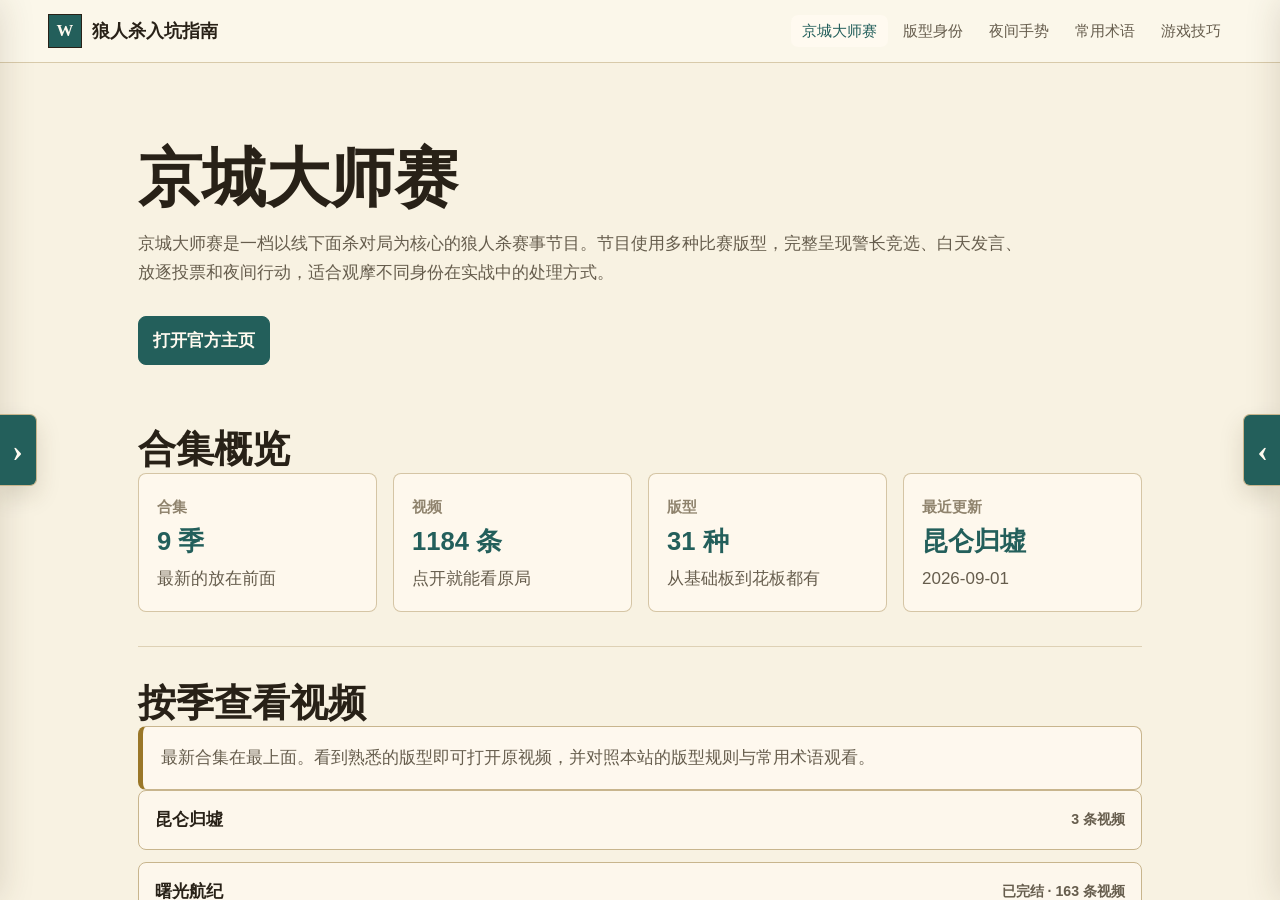
==== commit e85059c8: "新增昆仑归墟赛季自动更新" ====
--- a/pages/classics.html
+++ b/pages/classics.html
@@ -13,7 +13,7 @@
       <p>正在前往京城大师赛页面。</p>
       <p><a class="text-link-button primary" href="jcms.html">立即打开</a></p>
     </main>
-    <script src="../script.js?v=20260829-guide26"></script>
+    <script src="../script.js?v=20260902-kunlun27"></script>
   </body>
 </html>
 
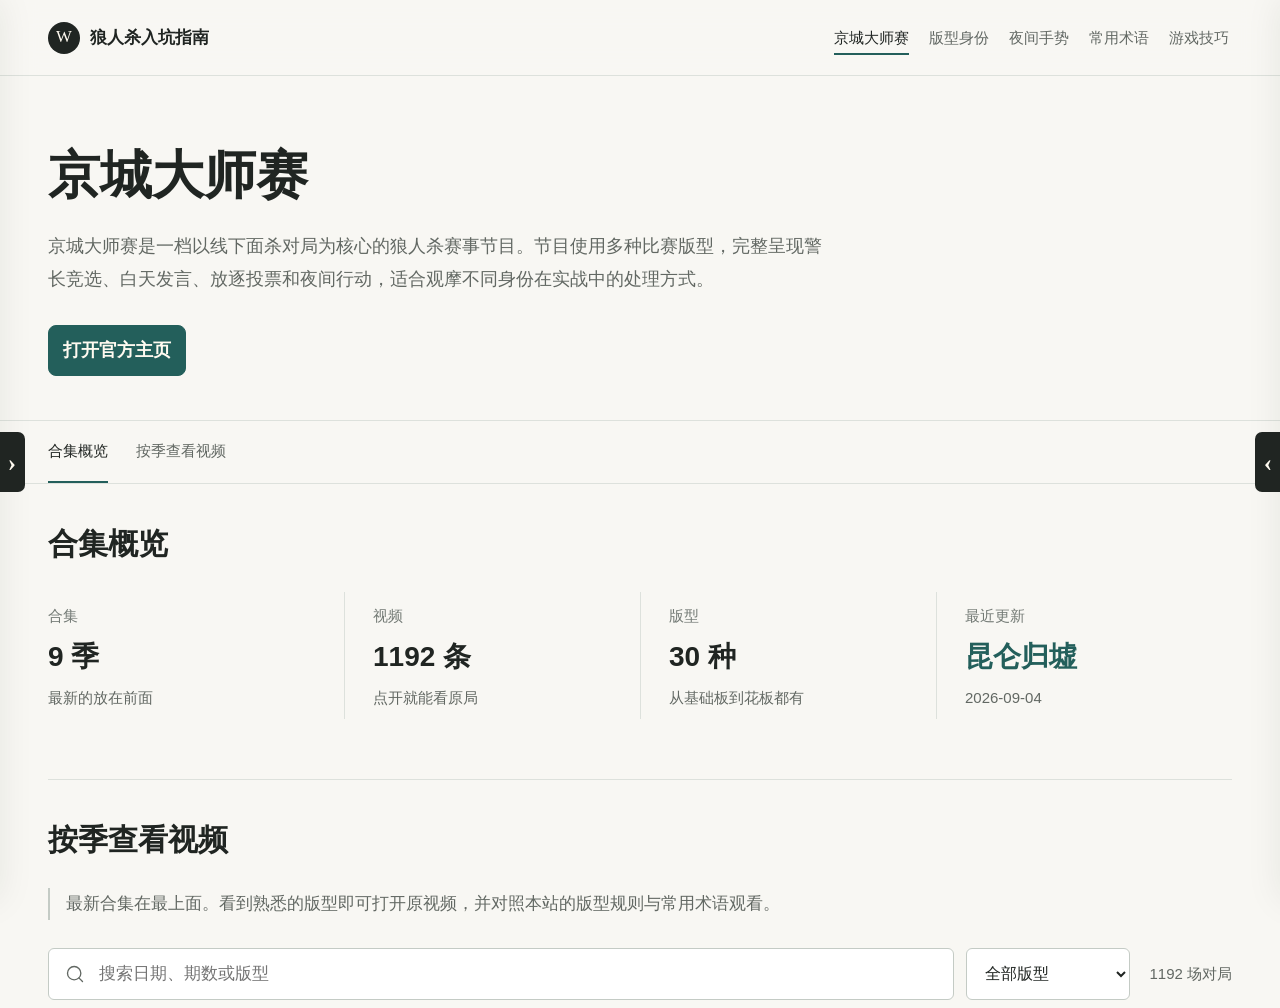
==== commit 29519b50: "优化全站排版交互与身份牌展示并修正赛事资料" ====
--- a/pages/classics.html
+++ b/pages/classics.html
@@ -5,7 +5,7 @@
     <meta name="viewport" content="width=device-width, initial-scale=1" />
     <meta http-equiv="refresh" content="0; url=jcms.html" />
     <title>京城大师赛 | 狼人杀入坑指南</title>
-    <link rel="stylesheet" href="../styles.css?v=20260829-guide26" />
+  <link rel="stylesheet" href="../styles.css?v=20260905-guide31" />
   </head>
   <body>
     <main class="page-hero">
@@ -13,7 +13,7 @@
       <p>正在前往京城大师赛页面。</p>
       <p><a class="text-link-button primary" href="jcms.html">立即打开</a></p>
     </main>
-    <script src="../script.js?v=20260902-kunlun27"></script>
+  <script src="../script.js?v=20260905-guide31"></script>
   </body>
 </html>
 
--- a/styles.css
+++ b/styles.css
@@ -1,20 +1,20 @@
 ﻿:root {
   color-scheme: light;
-  --paper: #f8f2e2;
-  --paper-soft: #fbf7ea;
-  --surface: #fffaf0;
-  --ink: #282117;
-  --muted: #665d4d;
-  --light: #8f836d;
-  --line: #dfd1b3;
-  --line-strong: #c8b58d;
+  --paper: #f8f7f3;
+  --paper-soft: #f1f2ef;
+  --surface: #ffffff;
+  --ink: #202522;
+  --muted: #626863;
+  --light: #737a75;
+  --line: #dde1dc;
+  --line-strong: #c4cbc5;
   --teal: #235f5b;
   --wine: #78343a;
   --gold: #9a7728;
   --blue: #355674;
   --shadow: 0 18px 40px rgba(67, 52, 22, 0.1);
   --radius: 8px;
-  --max: 1100px;
+  --max: 1280px;
 }
 
 * {
@@ -30,7 +30,7 @@
   margin: 0;
   background: var(--paper);
   color: var(--ink);
-  font-family: "Microsoft YaHei", "PingFang SC", "Noto Sans CJK SC", Arial, sans-serif;
+  font-family: -apple-system, BlinkMacSystemFont, "Segoe UI", "PingFang SC", "Microsoft YaHei", sans-serif;
   font-size: 17px;
   line-height: 1.72;
   overflow-x: hidden;
@@ -622,6 +622,7 @@
   to { transform: translateX(0); }
 }
 
+/* Editorial layout and shared interaction surfaces. */
 .home-introduction .reading-column {
   margin-inline: auto;
 }
@@ -1692,6 +1693,215 @@
   }
 }
 
+/* Shared visual system. Card artwork keeps its original color palette. */
+html { scroll-padding-top: calc(var(--disclosure-top, 134px) + 16px); }
+[hidden] { display: none !important; }
+::selection { background: #cde1da; color: #202522; }
+:focus-visible { outline: 2px solid var(--teal); outline-offset: 5px; }
+h1, h2, h3 { font-family: inherit; font-weight: 650; line-height: 1.35; text-wrap: balance; }
+h1, .hero h1, .page-hero h1 { font-size: 52px; }
+h2 { font-size: 30px; }
+h3 { font-size: 20px; }
+.lead { font-size: 19px; }
+.site-header { min-height: 76px; border-color: var(--line); background: rgba(248,247,243,.92); padding-inline: max(32px, calc((100% - 1184px) / 2)); }
+.brand { min-width: 0; font-size: 17px; font-weight: 600; line-height: 1.4; font-family: inherit; white-space: nowrap; }
+.brand-mark { width: 32px; height: 32px; border: 0; border-radius: 50%; background: var(--ink); font-weight: 500; }
+.site-nav { gap: 14px; }
+.site-nav a { position: relative; font-size: 14px; padding: 12px 3px; border-radius: 0; transition: color 180ms ease; }
+.site-nav a::after { content: ""; position: absolute; left: 3px; right: 3px; bottom: 4px; height: 2px; background: var(--teal); transform: scaleX(0); transition: transform 200ms ease; transform-origin: left; }
+.site-nav a:hover, .site-nav a:focus-visible, .site-nav a.is-active { background: transparent; color: var(--ink); }
+.site-nav a:is(:hover, :focus-visible, .is-active)::after { transform: scaleX(1); }
+.page-hero { padding-top: 64px; padding-bottom: 44px; }
+.page-hero h1 { font-weight: 650; }
+.page-hero p { max-width: 780px; font-size: 17px; line-height: 1.85; margin-top: 20px; }
+.page-section { padding-block: 40px 56px; }
+.page-section + .page-section, .section + .section { border-color: var(--line); }
+.page-section > h2 { margin-bottom: 28px; }
+.page-index { position: sticky; top: 76px; z-index: 80; display: flex; gap: 28px; overflow-x: auto; scrollbar-width: none; padding: 0 max(32px, calc((100% - 1184px) / 2)); border-block: 1px solid var(--line); background: rgba(248,247,243,.96); backdrop-filter: blur(16px); }
+.page-index a { flex-shrink: 0; padding-block: 17px; color: var(--muted); font-size: 13px; text-decoration: none; border-bottom: 2px solid transparent; }
+.page-index a[aria-current] { color: var(--ink); border-bottom-color: var(--teal); }
+.home-cinematic { margin: 0; padding-block: 26px; border: 0; background: #202723; }
+.identity-marquee-poster { gap: 0; }
+.identity-marquee-row { padding-block: 36px; }
+.identity-marquee-card { flex-basis: 166px; width: 166px; }
+.identity-marquee-poster.is-offscreen .identity-marquee-track { animation-play-state: paused; }
+.identity-marquee-card img { filter: drop-shadow(0 12px 18px rgba(0,0,0,.25)); }
+.identity-art-frame { display: block; position: relative; width: 100%; height: 100%; overflow: hidden; background: #202723; }
+.identity-art-frame img { position: absolute; left: var(--art-left, 0%); top: var(--art-top, 0%); width: var(--art-width, 100%); max-width: none; height: var(--art-height, 100%); object-fit: fill; filter: none; animation: none !important; transform: none !important; }
+.identity-gallery-card:is(:hover, :focus-visible) .identity-art-frame { animation: identity-art-light 3s ease both; }
+@keyframes identity-art-light { 0%, 100% { filter: brightness(1); } 45% { filter: brightness(1.07) saturate(1.08); } }
+.home-introduction .reading-column { display: grid; grid-template-columns: 260px minmax(0,1fr); column-gap: 64px; max-width: none; }
+.home-introduction { padding-top: 56px; }
+.home-introduction h2 { grid-column: 1; grid-row: 1 / span 6; font-size: 28px; }
+.home-introduction .reading-column p { grid-column: 2; margin-top: 0; margin-bottom: 20px; line-height: 1.9; }
+.portal-grid { grid-template-columns: 1fr; gap: 0; }
+.portal-card { min-height: 116px; align-items: center; gap: 32px; border: 0; border-top: 1px solid var(--line); border-radius: 0; background: transparent; padding: 28px 12px; transition: background 200ms ease, padding 200ms ease; }
+.portal-card > span { border: 0; font-size: 15px; font-weight: 400; line-height: 1; color: var(--light); width: 32px; }
+.portal-card > div { flex: 1; display: grid; grid-template-columns: 240px 1fr; align-items: center; gap: 24px; }
+.portal-card p { margin: 0; font-size: 15px; }
+.portal-card::after { content: "↗"; font-size: 24px; color: var(--teal); transition: transform 200ms ease; }
+.portal-card:hover, .portal-card:focus-visible { background: var(--paper-soft); box-shadow: none; padding-left: 24px; }
+.portal-card:hover::after { transform: translate(3px,-3px); }
+.section-head { max-width: 850px; margin-bottom: 40px; }
+.section-head p { font-size: 16px; line-height: 1.9; }
+.stat-grid { gap: 0; margin-bottom: 4px; }
+.stat-card { border: 0; border-left: 1px solid var(--line); border-radius: 0; background: transparent; padding: 8px 28px; }
+.stat-card:first-child { padding-left: 0; border-left: 0; }
+.stat-card span { font-weight: 500; font-size: 13px; }
+.stat-card strong { font-size: 28px; line-height: 1.4; color: var(--ink); font-weight: 600; }
+.stat-card:last-child strong { color: var(--teal); }
+.stat-card p { font-size: 13px; }
+.callout { padding: 0 0 0 16px; border: 0; border-left: 2px solid var(--line-strong); border-radius: 0; background: transparent; font-size: 15px; margin-bottom: 24px; line-height: 1.85; }
+.season-panel, .setup-panel { border: 0; border-top: 1px solid var(--line); border-radius: 0; background: transparent; }
+.season-panel + .season-panel, .setup-panel + .setup-panel { margin-top: 0; }
+.season-panel:last-child, .setup-panel:last-child { border-bottom: 1px solid var(--line); }
+.season-panel > summary, .setup-panel > summary { min-height: 88px; padding: 20px 4px; gap: 20px; font-size: 20px; font-weight: 550; transition: color 200ms ease; }
+summary::-webkit-details-marker { display: none; }
+.season-panel summary small, .setup-panel summary small { margin-left: auto; font-size: 13px; font-weight: 400; white-space: nowrap; }
+.season-panel > summary::after, .setup-panel > summary::after { content: ""; flex: 0 0 9px; height: 9px; border-right: 1.5px solid currentColor; border-bottom: 1.5px solid currentColor; transform: rotate(45deg); margin: 0 8px 5px; transition: transform 200ms ease; }
+.season-panel[open] > summary::after, .setup-panel[open] > summary::after { transform: rotate(225deg); margin-bottom: -5px; }
+.season-panel > summary:hover, .setup-panel > summary:hover { color: var(--teal); }
+.page-index { top: var(--header-height, 76px); }
+.season-panel[open] > summary, .setup-panel[open] > summary { position: sticky; top: var(--disclosure-top, 134px); z-index: 5; background: var(--paper); border-bottom: 1px solid var(--line); }
+.season-panel[open], .setup-panel[open] { overflow: visible; }
+.season-body, .setup-panel-body { padding: 0 0 28px; }
+.season-panel[open] .season-body, .setup-panel[open] .setup-panel-body { animation: detail-enter 260ms ease both; }
+@keyframes detail-enter { from { opacity: .3; transform: translateY(-6px); } to { opacity: 1; transform: translateY(0); } }
+.board-chip, .tag { border: 0; border-radius: 3px; background: #e9eeeb; font-size: 12px; font-weight: 500; color: #435c50; padding: 5px 9px; }
+.table-wrap { border-color: var(--line); border-radius: 6px; background: var(--surface); }
+th { background: var(--paper-soft); color: var(--muted); font-size: 12px; font-weight: 500; }
+th, td { border-color: var(--line); padding: 15px 18px; vertical-align: middle; }
+td { font-size: 14px; font-variant-numeric: tabular-nums; }
+tbody tr:hover { background: #f3f7f4; }
+td a { font-weight: 550; display: inline-block; padding: 3px 0; }
+.match-filters { display: flex; align-items: center; gap: 12px; margin: 28px 0; }
+.match-query { display: flex; align-items: center; gap: 12px; flex: 1; min-width: 0; padding: 0 16px; height: 52px; background: var(--surface); border: 1px solid var(--line-strong); border-radius: 6px; }
+.match-query svg { flex-shrink: 0; color: var(--muted); }
+.match-query:focus-within { outline: 2px solid var(--teal); outline-offset: 2px; }
+.match-query input { width: 100%; min-width: 0; height: 100%; background: transparent; border: 0; outline: 0; font: inherit; font-size: 15px; color: var(--ink); }
+.match-board select { max-width: 220px; height: 52px; padding: 0 32px 0 14px; border: 1px solid var(--line-strong); border-radius: 6px; background: var(--surface); font: inherit; font-size: 14px; color: var(--ink); }
+.match-filters output { color: var(--muted); font-size: 13px; min-width: 90px; text-align: right; }
+.match-empty { padding: 48px 0; color: var(--muted); text-align: center; }
+.identity-gallery { gap: 26px 22px; margin-top: 28px; }
+.identity-category-nav { display: flex; flex-wrap: wrap; gap: 12px 24px; padding-bottom: 24px; border-bottom: 1px solid var(--line); }
+.identity-category-nav a { display: inline-flex; align-items: center; gap: 8px; font-size: 14px; color: var(--teal); text-decoration: none; padding-block: 4px; }
+.identity-category-nav a:hover { text-decoration: underline; text-underline-offset: 5px; }
+.identity-category-nav span { color: var(--muted); font-size: 12px; font-variant-numeric: tabular-nums; }
+.identity-group { padding-block: 32px 40px; }
+.identity-group + .identity-group { border-top: 1px solid var(--line); }
+.identity-group-heading { display: flex; align-items: baseline; justify-content: space-between; gap: 20px; }
+.identity-group-heading h3 { font-size: 22px; }
+.identity-group-heading h3 small { font-size: 14px; font-weight: 400; color: var(--muted); }
+.identity-group-heading > span { flex-shrink: 0; font-size: 13px; color: var(--muted); }
+.identity-gallery-card { border: 0; background: transparent; padding: 0; border-radius: 3px; box-shadow: 0 8px 18px rgba(20,35,25,.1); }
+.identity-gallery-card::before { content: none; }
+.identity-gallery-card:is(:hover,:focus-visible) { box-shadow: 0 20px 32px rgba(20,35,25,.2); transform: translateY(-6px) scale(1.025); }
+.role-mini-card { background: var(--surface); border: 1px solid var(--line); padding: 24px; }
+.role-mini-card::after { background: linear-gradient(90deg, rgba(255,255,255,.98), rgba(255,255,255,.89) 50%, rgba(255,255,255,.18)); }
+.role-mini-card p { font-size: 16px; line-height: 1.85; }
+.role-mini-card h3 { font-size: 26px; }
+.glossary-search { max-width: none; padding: 20px 0 24px; background: var(--paper); margin: 0; border-bottom: 1px solid var(--line); }
+.glossary-search label { font-size: 13px; font-weight: 500; color: var(--muted); }
+.glossary-search-row input { min-height: 56px; background: var(--surface); box-shadow: none; border-color: var(--line-strong); }
+.glossary-list { gap: 0 48px; margin-top: 0; }
+.glossary-list > div { display: block; padding: 24px 0 28px; border-color: var(--line); }
+.glossary-list dt { font-size: 19px; color: var(--ink); font-weight: 600; margin-bottom: 10px; }
+.glossary-list dd { font-size: 15px; line-height: 1.9; }
+.tip-card, .info-card, .flow-step { border: 0; border-top: 1px solid var(--line); border-radius: 0; padding: 28px 0; background: transparent; }
+.tip-card p, .flow-step p { font-size: 15px; line-height: 1.9; }
+.two-column, .three-column { gap: 24px 40px; }
+.tip-card h3 { color: var(--teal); }
+.tip-card.accent-wine h3 { color: var(--wine); }
+.tip-card.accent-gold h3 { color: var(--blue); }
+.media-card, .page-visual { border-color: var(--line); background: var(--surface); }
+.side-drawer { background: rgba(248,247,243,.98); border-color: var(--line); box-shadow: 0 0 34px rgba(20,35,25,.08); }
+.side-drawer-handle { width: 26px; height: 60px; top: 48%; background: var(--ink); border: 0; box-shadow: none; font-size: 25px; }
+.side-drawer-left .side-drawer-handle { right: -26px; }
+.side-drawer-right .side-drawer-handle { left: -26px; }
+.drawer-section h2 { font-size: 21px; }
+.drawer-changelog { gap: 24px; }
+.drawer-changelog li { border-color: var(--line-strong); }
+.drawer-changelog p { line-height: 1.85; }
+.site-footer { border-color: var(--line); background: var(--paper-soft); padding-block: 38px; font-size: 13px; }
+.scroll-progress { height: 2px; background: var(--teal); box-shadow: none; }
+.lightbox-open { overflow: hidden; }
+.identity-dialog { width: min(620px, calc(100vw - 32px)); max-height: calc(100dvh - 32px); padding: 18px 24px; border: 1px solid #555f58; background: #202723; color: white; overflow: auto; }
+.identity-dialog::backdrop { background: rgba(10,16,12,.78); backdrop-filter: blur(12px); }
+.identity-dialog-toolbar { display: flex; justify-content: space-between; align-items: center; height: 40px; margin-bottom: 12px; }
+.identity-dialog-position { font-size: 13px; font-variant-numeric: tabular-nums; color: #c4cec7; }
+.identity-dialog .identity-dialog-close { position: static; }
+.identity-dialog button { display: grid; place-items: center; width: 40px; height: 40px; padding: 0; border: 1px solid #636e66; border-radius: 50%; color: white; background: transparent; cursor: pointer; transition: background 160ms ease; }
+.identity-dialog button:hover { background: #414d44; }
+.identity-dialog .identity-art-frame { width: min(100%, calc((100dvh - 218px) * .705882)); height: auto; aspect-ratio: 480 / 680; margin-inline: auto; }
+.identity-dialog .identity-art-frame img { max-height: none; }
+.identity-dialog figcaption { font-family: inherit; font-size: 18px; font-weight: 550; line-height: 1.6; color: white; padding-top: 8px; }
+.identity-dialog-navigation { display: flex; justify-content: center; gap: 14px; margin-top: 14px; }
+.back-to-top { position: fixed; z-index: 95; right: 28px; bottom: 28px; display: grid; place-items: center; width: 44px; height: 44px; padding: 0; color: var(--ink); border: 1px solid var(--line-strong); border-radius: 50%; background: var(--surface); cursor: pointer; box-shadow: 0 4px 16px rgba(20,35,25,.08); }
+@media (max-height: 800px) and (min-width: 761px) {
+  .home-cinematic { padding-block: 10px; }
+  .identity-marquee-row { padding-block: 32px; }
+  .identity-marquee-card { width: 140px; flex-basis: 140px; }
+}
+/* Reading text grows without inflating display headings or fixed controls. */
+body { font-size: 18px; }
+.page-hero p, .section-head p, .role-mini-card p { font-size: 18px; }
+.portal-card p, .callout, .glossary-list dd, .tip-card p, .flow-step p, .match-query input { font-size: 17px; }
+td, .match-board select, .identity-category-nav a, .identity-group-heading h3 small { font-size: 16px; }
+.page-index a, .stat-card span, .stat-card p, .season-panel summary small, .setup-panel summary small,
+.match-filters output, .identity-group-heading > span, .glossary-search label, .site-footer,
+.identity-dialog-position, .drawer-links, .drawer-changelog p, .drawer-note { font-size: 15px; }
+th, .board-chip, .tag, .identity-category-nav span { font-size: 14px; }
+.site-nav a { font-size: 15px; }
+@media (max-width: 1000px) {
+  .site-header { padding-inline: 24px; }
+  .site-nav { gap: 7px; }
+  .site-nav a { font-size: 14px; }
+  .home-introduction .reading-column { grid-template-columns: 190px minmax(0,1fr); gap: 28px; }
+  .page-index { padding-inline: 24px; }
+  .portal-card > div { grid-template-columns: 190px 1fr; }
+}
+@media (max-width: 760px) {
+  h1, .hero h1, .page-hero h1 { font-size: 34px; }
+  h2, .home-introduction h2 { font-size: 24px; }
+  .site-header { min-height: 66px; padding: 12px 20px; }
+  .brand { font-size: 15px; }
+  .nav-toggle { background: transparent; border: 0; }
+  .site-nav { background: var(--paper); border-color: var(--line); }
+  .site-nav a { font-size: 16px; padding: 14px 10px; }
+  .page-index { top: var(--header-height, 66px); gap: 24px; padding-inline: 20px; }
+  .page-hero { padding-top: 40px; padding-bottom: 32px; }
+  .page-hero p { font-size: 17px; line-height: 1.9; }
+  .page-section { padding-block: 30px 40px; }
+  .home-cinematic { padding-block: 16px; }
+  .identity-marquee-row { padding-block: 30px; }
+  .identity-marquee-card { width: 128px; flex-basis: 128px; }
+  .home-introduction .reading-column { display: block; }
+  .home-introduction h2 { margin-bottom: 24px; }
+  .home-introduction .reading-column p { font-size: 17px; }
+  .portal-card { padding-block: 24px; gap: 16px; }
+  .portal-card > div { display: block; }
+  .portal-card p { margin-top: 8px; font-size: 15px; }
+  .portal-card h3 { font-size: 20px; }
+  .stat-grid { grid-template-columns: 1fr 1fr; gap: 24px; }
+  .stat-card, .stat-card:first-child { border: 0; padding: 0; }
+  .stat-card strong { font-size: 24px; }
+  .season-panel > summary, .setup-panel > summary { min-height: 78px; font-size: 17px; gap: 10px; }
+  .season-panel summary small, .setup-panel summary small { font-size: 13px; white-space: normal; }
+  .match-filters { flex-wrap: wrap; }
+  .match-query { flex-basis: 100%; }
+  .match-board { flex: 1; }
+  .match-board select { width: 100%; max-width: none; }
+  .compact-table table { min-width: 560px; }
+  th, td { padding: 13px 12px; }
+  .identity-gallery { gap: 20px 16px; }
+  .role-mini-card { padding: 20px; }
+  .role-mini-grid { grid-auto-rows: 660px; }
+  .glossary-list { grid-template-columns: 1fr; }
+  .glossary-search-row { flex-direction: row; align-items: center; }
+  #glossary-count { font-size: 14px; flex-shrink: 0; }
+  .identity-dialog { padding: 12px 16px; }
+  .back-to-top { bottom: 20px; right: 20px; }
+}
 @media (max-width: 900px), (hover: none) {
   .side-drawer {
     display: none;
@@ -1709,6 +1919,7 @@
 }
 
 @media (prefers-reduced-motion: reduce) {
+  *, *::before, *::after { animation-duration: .01ms !important; transition-duration: .01ms !important; }
   html {
     scroll-behavior: auto;
   }
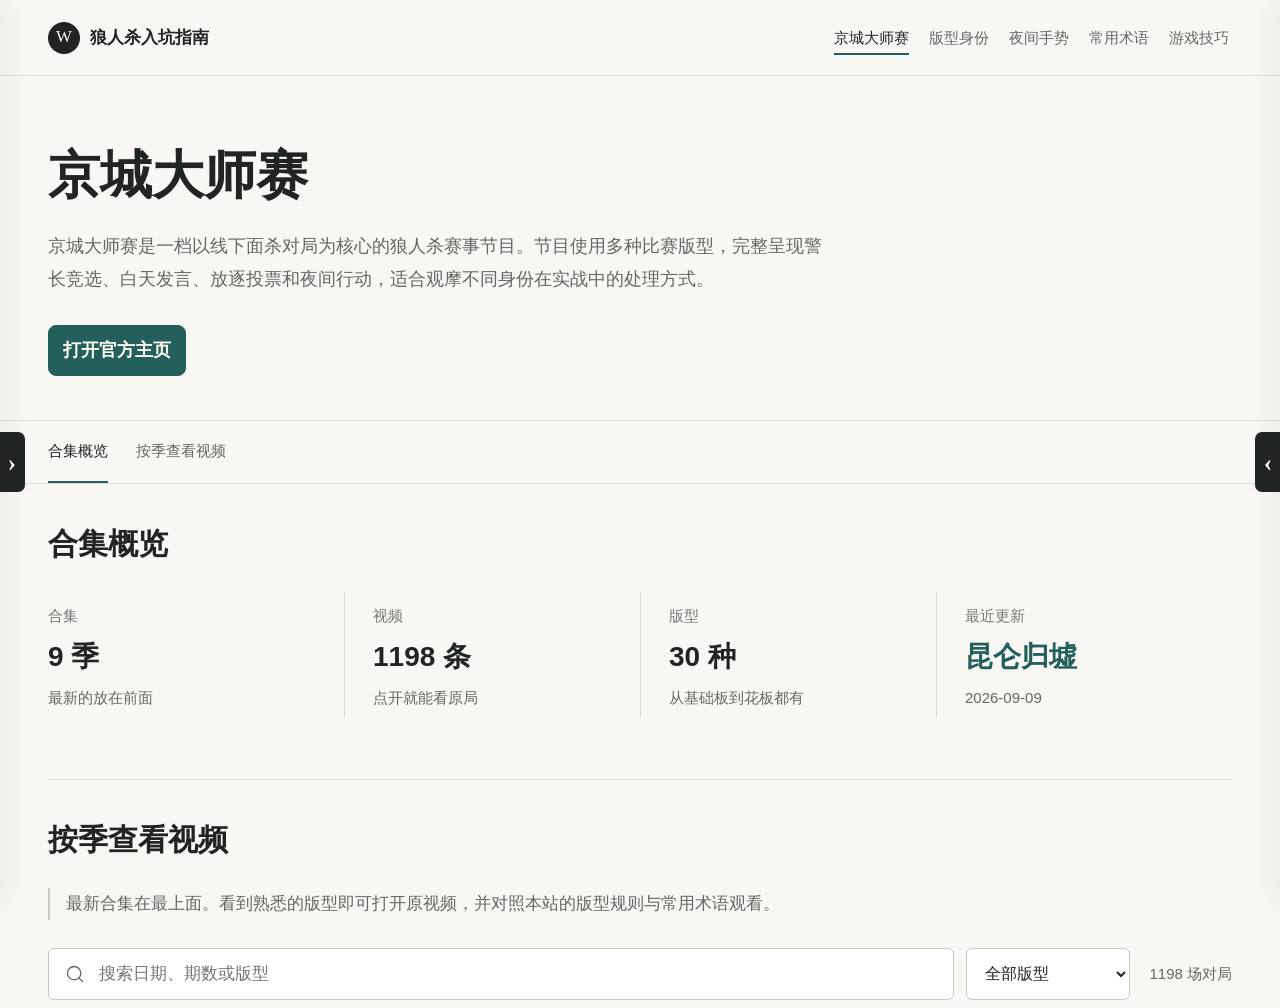
==== commit 9f98f001: "修正身份牌边界和术语并添加安全同步工具" ====
--- a/pages/classics.html
+++ b/pages/classics.html
@@ -13,7 +13,7 @@
       <p>正在前往京城大师赛页面。</p>
       <p><a class="text-link-button primary" href="jcms.html">立即打开</a></p>
     </main>
-  <script src="../script.js?v=20260905-guide31"></script>
+  <script src="../script.js?v=20260909-guide32"></script>
   </body>
 </html>
 
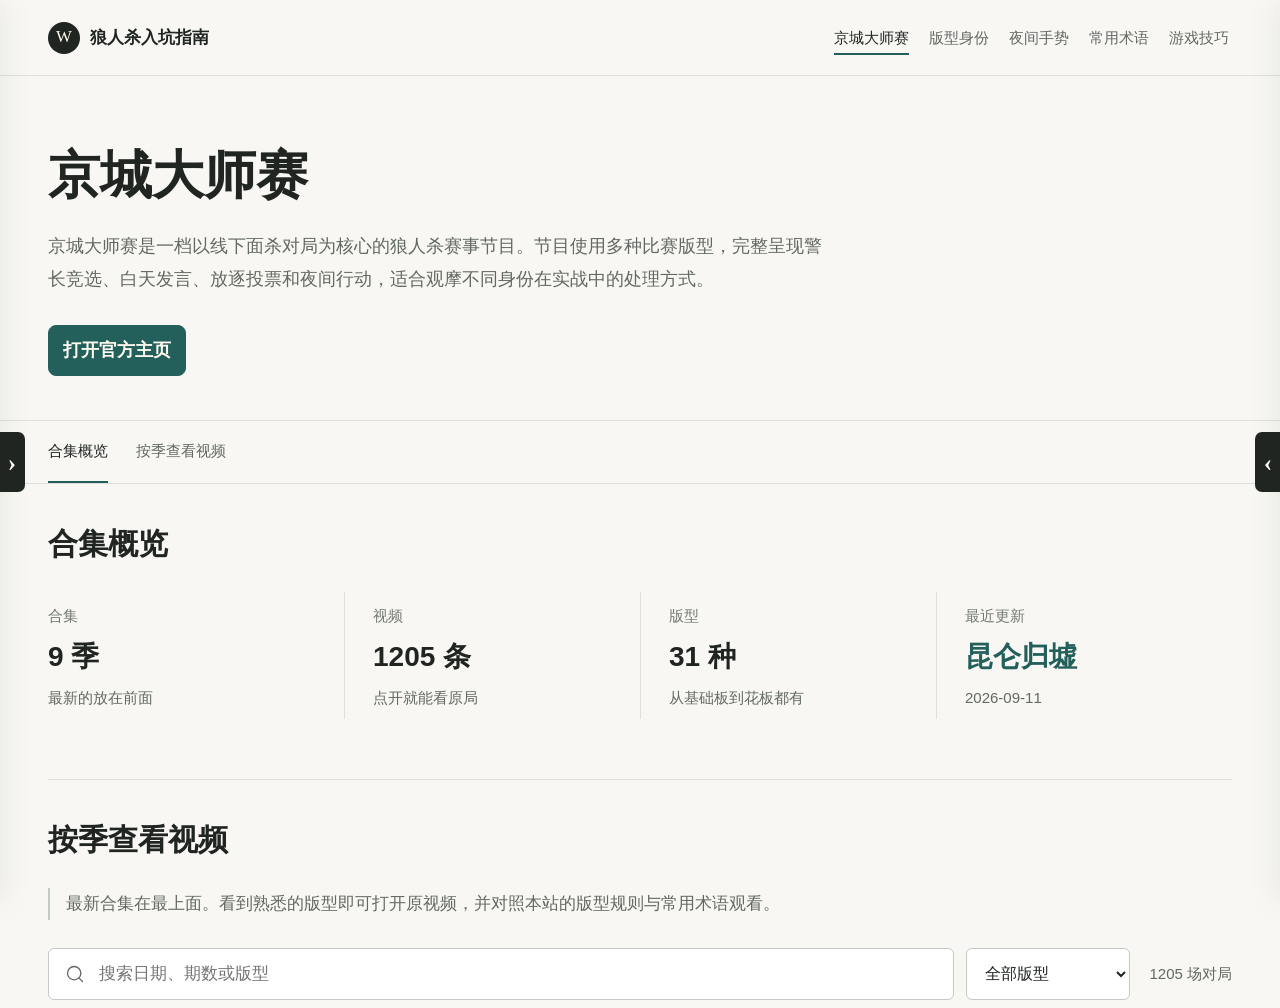
==== commit ecc673da: "更新诡术师身份牌并新增白泽九尾狐及统一边框" ====
--- a/pages/classics.html
+++ b/pages/classics.html
@@ -5,7 +5,7 @@
     <meta name="viewport" content="width=device-width, initial-scale=1" />
     <meta http-equiv="refresh" content="0; url=jcms.html" />
     <title>京城大师赛 | 狼人杀入坑指南</title>
-  <link rel="stylesheet" href="../styles.css?v=20260905-guide31" />
+  <link rel="stylesheet" href="../styles.css?v=20260912-identity34" />
   </head>
   <body>
     <main class="page-hero">
@@ -13,7 +13,7 @@
       <p>正在前往京城大师赛页面。</p>
       <p><a class="text-link-button primary" href="jcms.html">立即打开</a></p>
     </main>
-  <script src="../script.js?v=20260909-guide32"></script>
+  <script src="../script.js?v=20260912-identity34"></script>
   </body>
 </html>
 
--- a/styles.css
+++ b/styles.css
@@ -569,7 +569,7 @@
   display: block;
   flex: 0 0 clamp(112px, 10.4vw, 164px);
   width: clamp(112px, 10.4vw, 164px);
-  aspect-ratio: 480 / 681;
+  aspect-ratio: 480 / 680;
   padding: 0;
   border: 0;
   background: transparent;
@@ -977,7 +977,7 @@
   position: relative;
   isolation: isolate;
   display: grid;
-  aspect-ratio: 480 / 681;
+  aspect-ratio: 480 / 680;
   place-items: center;
   min-width: 0;
   margin: 0;
@@ -1727,7 +1727,7 @@
 .identity-marquee-poster.is-offscreen .identity-marquee-track { animation-play-state: paused; }
 .identity-marquee-card img { filter: drop-shadow(0 12px 18px rgba(0,0,0,.25)); }
 .identity-art-frame { display: block; position: relative; width: 100%; height: 100%; overflow: hidden; background: #202723; }
-.identity-art-frame img { position: absolute; left: var(--art-left, 0%); top: var(--art-top, 0%); width: var(--art-width, 100%); max-width: none; height: var(--art-height, 100%); object-fit: fill; filter: none; animation: none !important; transform: none !important; }
+.identity-art-frame img { position: absolute; left: var(--art-left, 0%); top: var(--art-top, 0%); width: var(--art-width, 100%); max-width: none; height: var(--art-height, 100%); object-fit: var(--art-fit, fill); filter: none; animation: none !important; transform: none !important; }
 .identity-gallery-card:is(:hover, :focus-visible) .identity-art-frame { animation: identity-art-light 3s ease both; }
 @keyframes identity-art-light { 0%, 100% { filter: brightness(1); } 45% { filter: brightness(1.07) saturate(1.08); } }
 .home-introduction .reading-column { display: grid; grid-template-columns: 260px minmax(0,1fr); column-gap: 64px; max-width: none; }
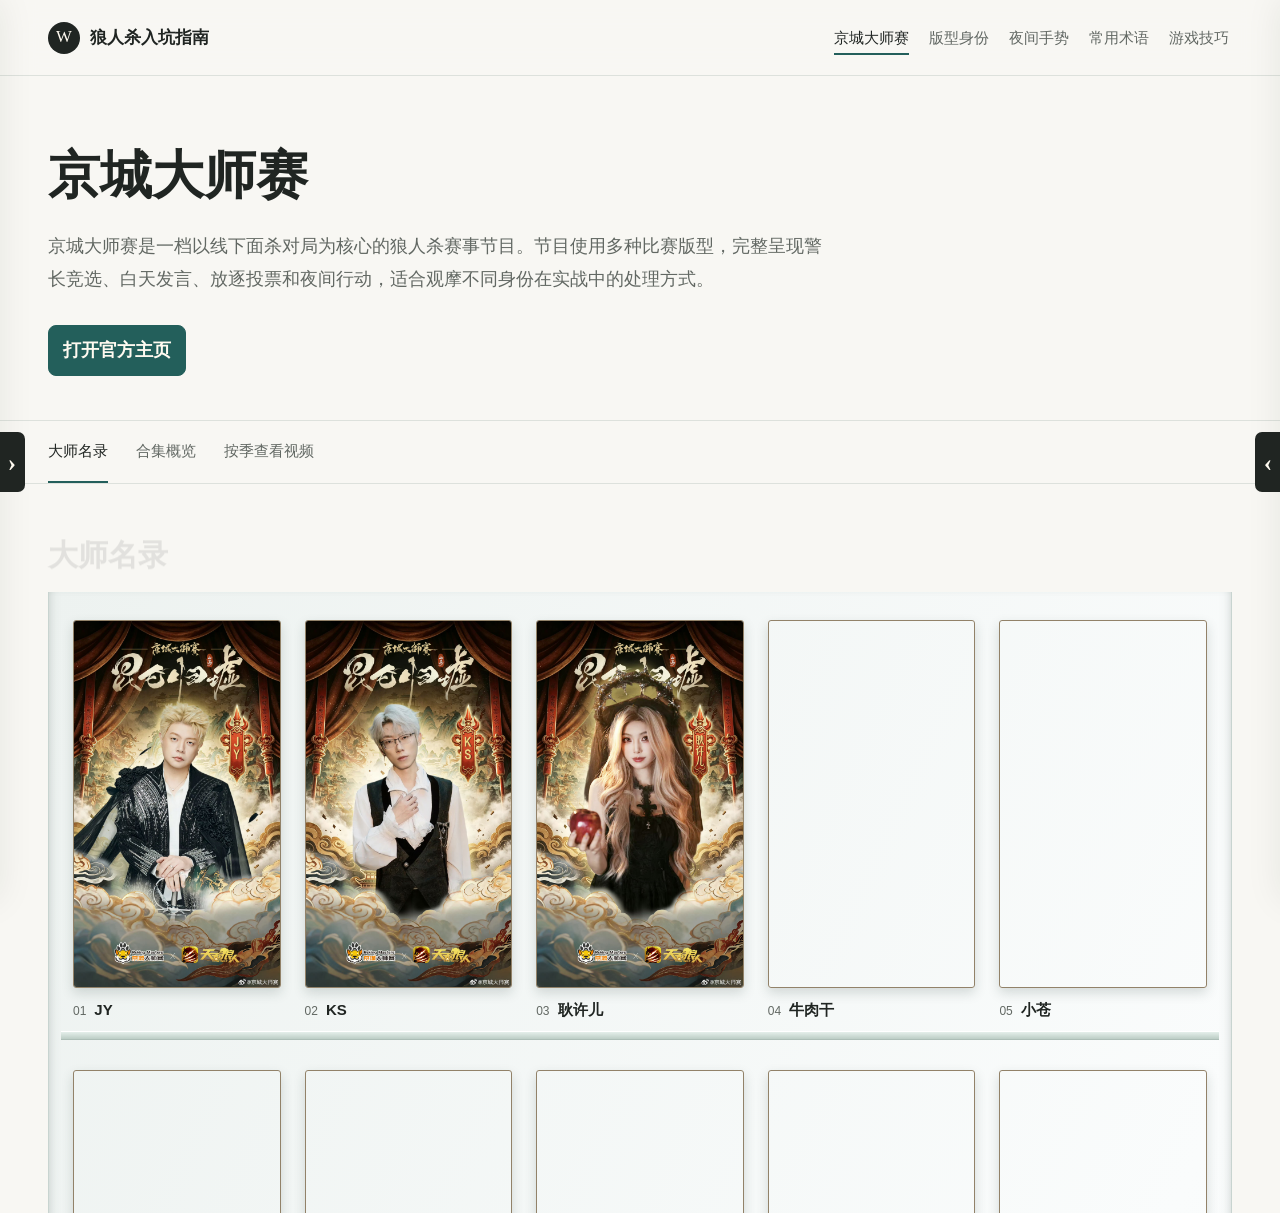
==== commit 98b0ba88: "新增大师海报名录并完善版型规则与视频筛选" ====
--- a/pages/classics.html
+++ b/pages/classics.html
@@ -5,7 +5,7 @@
     <meta name="viewport" content="width=device-width, initial-scale=1" />
     <meta http-equiv="refresh" content="0; url=jcms.html" />
     <title>京城大师赛 | 狼人杀入坑指南</title>
-  <link rel="stylesheet" href="../styles.css?v=20260912-identity34" />
+  <link rel="stylesheet" href="../styles.css?v=20260926-masters35" />
   </head>
   <body>
     <main class="page-hero">
@@ -13,7 +13,7 @@
       <p>正在前往京城大师赛页面。</p>
       <p><a class="text-link-button primary" href="jcms.html">立即打开</a></p>
     </main>
-  <script src="../script.js?v=20260912-identity34"></script>
+  <script src="../script.js?v=20260926-masters35"></script>
   </body>
 </html>
 
--- a/styles.css
+++ b/styles.css
@@ -1961,3 +1961,72 @@
   }
 }
 
+.masters-gallery {
+  display: grid;
+  grid-template-columns: repeat(5, minmax(0, 1fr));
+  align-items: end;
+  gap: 30px 24px;
+  margin: 0;
+  padding: 28px 24px 12px;
+  list-style: none;
+  background: linear-gradient(115deg, #edf2f0, #fafcfc 46%, #e5ebea);
+  border-inline: 1px solid #c8d4d0;
+  box-shadow: inset 8px 0 18px -18px #344b40, inset -8px 0 18px -18px #344b40;
+}
+
+.master-display {
+  min-width: 0;
+  position: relative;
+  padding-bottom: 16px;
+}
+
+.master-display::after {
+  content: "";
+  position: absolute;
+  inset: auto -12px 0;
+  height: 7px;
+  border-top: 1px solid #fff;
+  border-bottom: 1px solid #adbeb7;
+  background: linear-gradient(#e5efeb, #bccdc5);
+  box-shadow: 0 7px 10px -6px #778e82;
+}
+
+.master-poster {
+  display: block;
+  width: 100%;
+  padding: 0;
+  overflow: hidden;
+  border: 1px solid #928269;
+  border-radius: 3px;
+  background: transparent;
+  box-shadow: 0 5px 12px #263d332b;
+  cursor: zoom-in;
+}
+
+.master-poster img {
+  display: block;
+  width: 100%;
+  height: auto;
+}
+
+.master-poster:hover { box-shadow: 0 6px 20px #263d3352; }
+.master-poster:focus-visible { outline: 3px solid var(--teal); outline-offset: 4px; }
+.master-caption { display: flex; align-items: baseline; gap: 8px; min-height: 36px; padding-top: 10px; color: var(--ink); font-size: 15px; font-weight: 600; line-height: 1.6; overflow-wrap: anywhere; }
+.master-number { flex: none; color: var(--muted); font-size: 12px; font-weight: 400; font-variant-numeric: tabular-nums; }
+.master-dialog { width: min(520px, calc(100vw - 24px)); }
+.master-dialog figure img { display: block; width: auto; height: auto; max-width: 100%; max-height: max(120px, calc(100dvh - 230px)); object-fit: contain; border-radius: 0; }
+
+@media (max-width: 1000px) {
+  .masters-gallery { grid-template-columns: repeat(4, minmax(0, 1fr)); }
+}
+
+@media (max-width: 760px) {
+  .masters-gallery { grid-template-columns: repeat(3, minmax(0, 1fr)); gap: 22px 12px; padding: 18px 12px 10px; }
+  .master-display::after { left: -6px; right: -6px; }
+  .master-caption { gap: 5px; font-size: 14px; }
+}
+
+@media (max-width: 420px) {
+  .masters-gallery { grid-template-columns: repeat(2, minmax(0, 1fr)); }
+}
+
